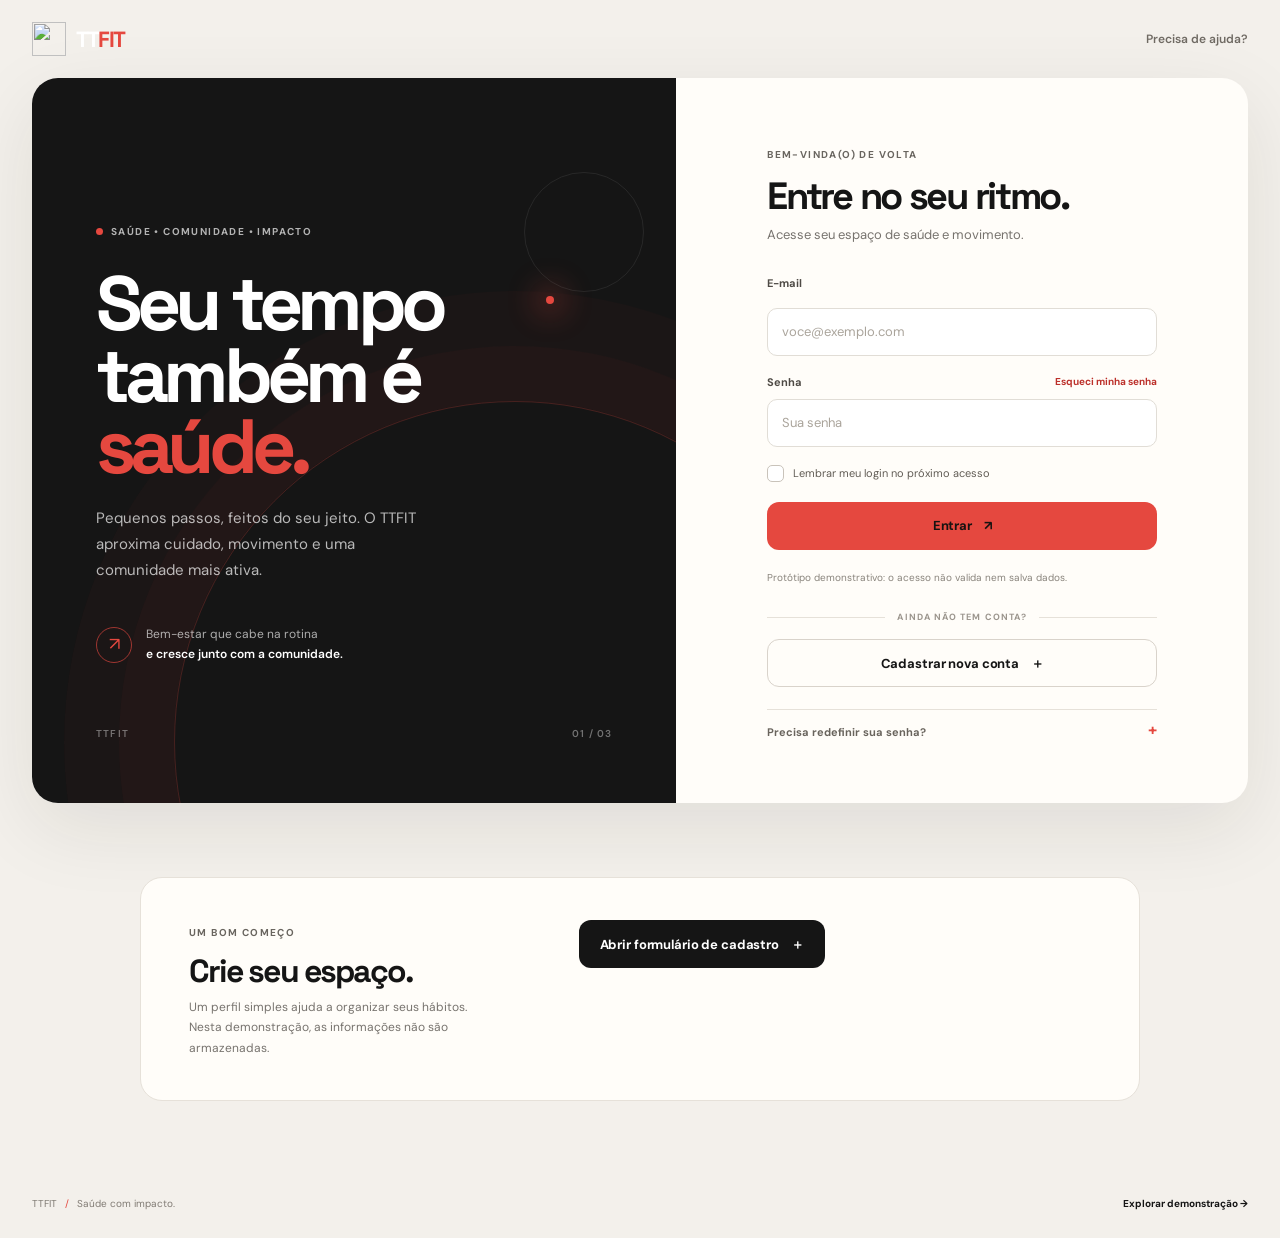
==== index.html @ d5114d55 "Build responsive static TTFIT prototype" ====
<!doctype html>
<html lang="pt-BR">
<head>
  <meta charset="utf-8">
  <meta name="viewport" content="width=device-width, initial-scale=1">
  <meta name="theme-color" content="#151515">
  <meta name="description" content="TTFIT: acompanhe alimentação e movimento no seu ritmo.">
  <title>Entrar | TTFIT</title>
  <link rel="stylesheet" href="styles.css">
</head>
<body class="auth-page">
  <a class="skip-link" href="#principal">Pular para o conteúdo</a>
  <header class="auth-topbar">
    <a class="brand-lockup brand-lockup-light" href="index.html" aria-label="TTFIT — início">
      <img class="brand-icon" src="/manus-storage/async-images/cHAF5ILUukEEUvMitb64xl/image-1.webp" alt="">
      <span class="brand-name">TT<span>FIT</span></span>
    </a>
    <a class="topbar-link" href="#ajuda">Precisa de ajuda?</a>
  </header>

  <main id="principal" class="auth-layout">
    <section class="auth-story" aria-labelledby="story-title">
      <div class="story-orbit story-orbit-one" aria-hidden="true"></div>
      <div class="story-orbit story-orbit-two" aria-hidden="true"></div>
      <div class="story-copy">
        <span class="eyebrow eyebrow-light"><span class="status-dot"></span> SAÚDE • COMUNIDADE • IMPACTO</span>
        <h1 id="story-title">Seu tempo<br>também é<br><span>saúde.</span></h1>
        <p>Pequenos passos, feitos do seu jeito. O TTFIT aproxima cuidado, movimento e uma comunidade mais ativa.</p>
        <div class="story-note">
          <span class="note-mark" aria-hidden="true">↗</span>
          <span>Bem-estar que cabe na rotina<br><strong>e cresce junto com a comunidade.</strong></span>
        </div>
      </div>
      <div class="story-index" aria-hidden="true"><span>TTFIT</span><span>01 / 03</span></div>
    </section>

    <section class="auth-panel" aria-labelledby="login-title">
      <div class="auth-card">
        <span class="eyebrow eyebrow-dark">BEM-VINDA(O) DE VOLTA</span>
        <h2 id="login-title">Entre no seu ritmo.</h2>
        <p class="auth-intro">Acesse seu espaço de saúde e movimento.</p>

        <form class="form-stack" action="dashboard.html" method="get">
          <label class="field-label" for="email">E-mail</label>
          <input class="text-input" id="email" name="email" type="email" placeholder="voce@exemplo.com" autocomplete="email" required>

          <div class="field-row field-row-between">
            <label class="field-label" for="password">Senha</label>
            <a class="text-link text-link-small" href="#recuperar">Esqueci minha senha</a>
          </div>
          <input class="text-input" id="password" name="password" type="password" placeholder="Sua senha" autocomplete="current-password" required>

          <label class="check-row" for="remember">
            <input id="remember" name="remember" type="checkbox">
            <span class="check-box" aria-hidden="true"></span>
            <span>Lembrar meu login no próximo acesso</span>
          </label>
          <button class="button button-primary button-wide" type="submit">Entrar <span aria-hidden="true">↗</span></button>
          <p class="demo-note">Protótipo demonstrativo: o acesso não valida nem salva dados.</p>
        </form>

        <div class="auth-divider"><span>AINDA NÃO TEM CONTA?</span></div>
        <a class="button button-outline button-wide" href="#cadastro">Cadastrar nova conta <span aria-hidden="true">＋</span></a>

        <details class="inline-disclosure recovery-disclosure" id="recuperar">
          <summary>Precisa redefinir sua senha?</summary>
          <div class="disclosure-body">
            <p>Informe seu e-mail. O envio é apenas ilustrativo nesta versão estática.</p>
            <form action="index.html" method="get" class="compact-form">
              <label class="field-label" for="recovery-email">E-mail cadastrado</label>
              <input class="text-input" id="recovery-email" name="email" type="email" placeholder="voce@exemplo.com">
              <button class="button button-dark button-wide" type="submit">Continuar</button>
            </form>
          </div>
        </details>
      </div>
    </section>
  </main>

  <section class="signup-section" id="cadastro" aria-labelledby="signup-title">
    <div class="signup-heading">
      <span class="eyebrow eyebrow-dark">UM BOM COMEÇO</span>
      <h2 id="signup-title">Crie seu espaço.</h2>
      <p>Um perfil simples ajuda a organizar seus hábitos. Nesta demonstração, as informações não são armazenadas.</p>
    </div>
    <details class="signup-details">
      <summary class="button button-dark">Abrir formulário de cadastro <span aria-hidden="true">＋</span></summary>
      <form class="signup-form" action="dashboard.html" method="get">
        <div class="form-grid">
          <div><label class="field-label" for="full-name">Nome</label><input class="text-input" id="full-name" name="nome" type="text" placeholder="Seu nome" autocomplete="name" required></div>
          <div><label class="field-label" for="signup-email">E-mail</label><input class="text-input" id="signup-email" name="email" type="email" placeholder="voce@exemplo.com" autocomplete="email" required></div>
          <div><label class="field-label" for="signup-password">Senha</label><input class="text-input" id="signup-password" name="senha" type="password" placeholder="Crie uma senha" autocomplete="new-password" required></div>
          <div><label class="field-label" for="age">Idade</label><input class="text-input" id="age" name="idade" type="number" min="13" max="120" placeholder="Ex.: 28"></div>
          <div><label class="field-label" for="weight">Peso atual (kg)</label><input class="text-input" id="weight" name="peso" type="number" min="1" max="500" step="0.1" placeholder="Ex.: 68,4"></div>
          <div><label class="field-label" for="height">Altura (cm)</label><input class="text-input" id="height" name="altura" type="number" min="50" max="260" placeholder="Ex.: 166"></div>
          <div><label class="field-label" for="activity-level">Atividade física</label><select class="text-input" id="activity-level" name="atividade"><option value="">Selecione</option><option>Leve</option><option>Moderada</option><option>Intensa</option></select></div>
          <div><label class="field-label" for="focus">Seu foco</label><select class="text-input" id="focus" name="foco"><option value="">Selecione</option><option>Perda de peso</option><option>Ganho de massa</option><option>Manutenção</option></select></div>
        </div>
        <button class="button button-primary" type="submit">Concluir cadastro demonstrativo <span aria-hidden="true">→</span></button>
        <p class="demo-note">Os formulários desta etapa servem para demonstrar a interface e não enviam dados para um serviço.</p>
      </form>
    </details>
  </section>

  <footer class="site-footer auth-footer" id="ajuda">
    <span>TTFIT <span class="footer-separator">/</span> Saúde com impacto.</span>
    <a href="dashboard.html">Explorar demonstração <span aria-hidden="true">→</span></a>
  </footer>
</body>
</html>
---- styles.css ----
@import url('https://fonts.googleapis.com/css2?family=DM+Sans:wght@400;500;600;700&family=Space+Grotesk:wght@400;500;600;700&display=swap');

:root {
  color-scheme: light;
  --ink: #151515;
  --ink-soft: #252422;
  --red: #e5483f;
  --red-dark: #bc302a;
  --paper: #f3f0eb;
  --card: #fffdf9;
  --muted: #77736e;
  --line: #e6e1d9;
  --green: #5d7654;
  --radius-lg: 24px;
  --radius-md: 16px;
  --shadow-soft: 0 14px 40px rgba(37, 33, 29, .06);
  --font-body: 'DM Sans', Inter, ui-sans-serif, system-ui, -apple-system, BlinkMacSystemFont, 'Segoe UI', sans-serif;
  --font-display: 'Space Grotesk', 'Arial Narrow', ui-sans-serif, system-ui, sans-serif;
}

* { box-sizing: border-box; }
html { scroll-behavior: smooth; }
body { margin: 0; font-family: var(--font-body); color: var(--ink); -webkit-font-smoothing: antialiased; }
a { color: inherit; text-decoration: none; }
button, input, select { font: inherit; }
button, a, summary { -webkit-tap-highlight-color: transparent; }
button, summary { cursor: pointer; }
img { max-width: 100%; display: block; }
::selection { background: rgba(229, 72, 63, .18); }

.skip-link, .visually-hidden { position: absolute; width: 1px; height: 1px; padding: 0; margin: -1px; overflow: hidden; clip: rect(0, 0, 0, 0); white-space: nowrap; border: 0; }
.skip-link:focus { width: auto; height: auto; margin: 12px; padding: 12px 16px; clip: auto; z-index: 20; border-radius: 10px; background: var(--card); box-shadow: var(--shadow-soft); }
:focus-visible { outline: 3px solid rgba(229, 72, 63, .65); outline-offset: 3px; }

.brand-lockup { display: inline-flex; align-items: center; gap: 10px; width: fit-content; }
.brand-icon { width: 34px; height: 34px; object-fit: contain; }
.brand-name { font: 700 22px/1 var(--font-display); letter-spacing: -.08em; }
.brand-name > span { color: var(--red); }
.brand-lockup-light .brand-name { color: #fff; }
.brand-lockup-dark .brand-name { color: var(--ink); }

.eyebrow { display: inline-flex; align-items: center; gap: 8px; font: 700 10px/1.4 var(--font-body); letter-spacing: .14em; }
.eyebrow-dark { color: #69655f; }
.eyebrow-light { color: rgba(255,255,255,.68); }
.status-dot, .sample-dot { width: 7px; height: 7px; flex: 0 0 7px; border-radius: 50%; background: var(--red); }

.button { display: inline-flex; align-items: center; justify-content: center; gap: 12px; min-height: 48px; padding: 0 20px; border: 1px solid transparent; border-radius: 12px; font-size: 13px; font-weight: 700; letter-spacing: -.01em; line-height: 1; transition: background-color .18s ease, color .18s ease, border-color .18s ease, transform .18s ease, box-shadow .18s ease; }
.button:hover { transform: translateY(-1px); }
.button-primary { background: var(--red); color: #171311; }
.button-primary:hover { background: #f0574e; box-shadow: 0 8px 22px rgba(229,72,63,.22); }
.button-dark { background: var(--ink); color: #fff; }
.button-dark:hover { background: #363432; }
.button-outline { border-color: #d9d3cb; background: transparent; color: var(--ink); }
.button-outline:hover { border-color: var(--ink); background: #faf8f4; }
.button-wide { width: 100%; }

/* Acesso */
.auth-page { min-height: 100vh; background: var(--paper); }
.auth-topbar { width: min(1320px, calc(100% - 64px)); height: 78px; margin: auto; display: flex; align-items: center; justify-content: space-between; }
.topbar-link { color: #6f6a63; font-size: 12px; font-weight: 600; }
.topbar-link:hover, .text-link:hover { color: var(--red-dark); }
.auth-layout { width: min(1320px, calc(100% - 64px)); min-height: 650px; margin: 0 auto 74px; display: grid; grid-template-columns: 1.06fr .94fr; overflow: hidden; border-radius: 26px; background: var(--card); box-shadow: 0 24px 80px rgba(33,29,24,.09); }
.auth-story { position: relative; isolation: isolate; min-height: 650px; display: flex; flex-direction: column; justify-content: space-between; overflow: hidden; padding: clamp(36px, 5vw, 76px); background: var(--ink); color: #fff; }
.auth-story::before { content: ''; position: absolute; z-index: -1; right: -180px; bottom: -280px; width: 680px; height: 680px; border: 1px solid rgba(229,72,63,.24); border-radius: 50%; box-shadow: 0 0 0 55px rgba(229,72,63,.035), 0 0 0 110px rgba(229,72,63,.025); }
.story-orbit { position: absolute; z-index: -1; border-radius: 50%; pointer-events: none; }
.story-orbit-one { width: 8px; height: 8px; right: 19%; top: 30%; background: var(--red); box-shadow: 0 0 30px 10px rgba(229,72,63,.3); }
.story-orbit-two { right: 5%; top: 13%; width: 120px; height: 120px; border: 1px solid rgba(255,255,255,.08); }
.story-copy { max-width: 470px; margin: auto 0; padding: 46px 0 34px; }
.story-copy h1 { margin: 28px 0 22px; font: 700 clamp(55px, 6vw, 82px)/.93 var(--font-display); letter-spacing: -.075em; }
.story-copy h1 span { color: var(--red); }
.story-copy > p { max-width: 350px; margin: 0; color: rgba(255,255,255,.7); font-size: 15px; line-height: 1.75; }
.story-note { display: flex; align-items: center; gap: 14px; margin-top: 42px; color: rgba(255,255,255,.65); font-size: 12px; line-height: 1.6; }
.story-note strong { color: #fff; font-weight: 600; }
.note-mark { width: 36px; height: 36px; display: grid; place-items: center; border: 1px solid rgba(229,72,63,.65); border-radius: 50%; color: var(--red); font-size: 18px; }
.story-index { display: flex; justify-content: space-between; color: rgba(255,255,255,.4); font: 600 10px/1 var(--font-body); letter-spacing: .12em; }
.auth-panel { display: flex; align-items: center; justify-content: center; padding: clamp(34px, 5vw, 72px); }
.auth-card { width: min(100%, 390px); }
.auth-card h2, .signup-heading h2 { margin: 13px 0 8px; font: 700 clamp(29px, 3vw, 38px)/1.08 var(--font-display); letter-spacing: -.06em; }
.auth-intro { margin: 0 0 30px; color: var(--muted); font-size: 13px; line-height: 1.6; }
.form-stack { display: flex; flex-direction: column; gap: 10px; }
.field-label { display: block; margin-bottom: 8px; color: #4e4a45; font-size: 11px; font-weight: 700; }
.field-row { display: flex; align-items: center; }
.field-row-between { justify-content: space-between; margin-top: 9px; }
.field-row-between .field-label { margin: 0; }
.text-link { color: var(--red-dark); font-size: 12px; font-weight: 700; }
.text-link-small { font-size: 10px; }
.text-input { width: 100%; min-height: 48px; padding: 0 14px; border: 1px solid #e1ddd6; border-radius: 10px; background: #fff; color: var(--ink); font-size: 13px; outline: none; transition: border-color .18s ease, box-shadow .18s ease, background-color .18s ease; }
.text-input::placeholder { color: #aaa49b; }
.text-input:focus { border-color: var(--red); box-shadow: 0 0 0 3px rgba(229,72,63,.11); }
.check-row { position: relative; display: flex; align-items: center; gap: 9px; margin: 8px 0 10px; color: #625d56; font-size: 11px; cursor: pointer; }
.check-row input { position: absolute; width: 18px; height: 18px; opacity: 0; }
.check-box { width: 17px; height: 17px; display: grid; flex: 0 0 17px; place-items: center; border: 1px solid #c9c3ba; border-radius: 5px; background: #fff; }
.check-row input:checked + .check-box { border-color: var(--red); background: var(--red); }
.check-row input:checked + .check-box::after { content: '✓'; color: #171311; font-size: 11px; font-weight: 800; }
.check-row input:focus-visible + .check-box { outline: 3px solid rgba(229,72,63,.35); outline-offset: 2px; }
.demo-note { margin: 10px 0 0; color: #89847c; font-size: 10px; line-height: 1.55; }
.auth-divider { display: flex; align-items: center; gap: 12px; margin: 26px 0 16px; color: #9b958d; font-size: 9px; font-weight: 700; letter-spacing: .12em; }
.auth-divider::before, .auth-divider::after { content: ''; height: 1px; flex: 1; background: var(--line); }
.inline-disclosure { border-top: 1px solid var(--line); }
.recovery-disclosure { margin-top: 22px; padding-top: 15px; }
.inline-disclosure summary { list-style: none; color: #69645d; font-size: 11px; font-weight: 700; }
.inline-disclosure summary::-webkit-details-marker, .signup-details summary::-webkit-details-marker, .quick-edit summary::-webkit-details-marker { display: none; }
.inline-disclosure summary::after { content: '+'; float: right; color: var(--red); font-size: 16px; line-height: 10px; }
.inline-disclosure[open] summary::after, .quick-edit[open] summary .chevron { transform: rotate(180deg); }
.disclosure-body { padding-top: 10px; }
.disclosure-body p { margin: 0 0 13px; color: var(--muted); font-size: 11px; line-height: 1.55; }
.compact-form { display: grid; gap: 8px; }
.compact-form .field-label { margin: 0; }
.compact-form .button { margin-top: 4px; }

.signup-section { width: min(1000px, calc(100% - 64px)); margin: 0 auto 76px; padding: 42px 48px; display: grid; grid-template-columns: .8fr 1.2fr; gap: 48px; border: 1px solid #e6e1d9; border-radius: 22px; background: #fffdf9; }
.signup-heading h2 { font-size: 32px; }
.signup-heading p { max-width: 300px; margin: 0; color: var(--muted); font-size: 12px; line-height: 1.7; }
.signup-details > summary { list-style: none; width: fit-content; min-height: 48px; }
.signup-details[open] > summary { margin-bottom: 22px; }
.signup-details[open] > summary span { transform: rotate(45deg); }
.signup-form { display: grid; gap: 18px; }
.form-grid { display: grid; grid-template-columns: repeat(2, minmax(0,1fr)); gap: 14px 12px; }
.form-grid .field-label { margin-bottom: 7px; }
.signup-form > .button { justify-self: start; }
.site-footer { width: min(1320px, calc(100% - 64px)); margin: 0 auto; display: flex; align-items: center; justify-content: space-between; padding: 20px 0 28px; color: #807b74; font-size: 10px; }
.site-footer a { color: var(--ink); font-weight: 700; }
.footer-separator { padding: 0 5px; color: var(--red); }

/* Área logada */
.app-page { min-height: 100vh; background: var(--paper); }
.app-shell { min-height: 100vh; display: grid; grid-template-columns: 236px minmax(0,1fr); }
.sidebar { position: sticky; top: 0; height: 100vh; display: flex; flex-direction: column; padding: 32px 18px 20px; border-right: 1px solid #e4dfd7; background: #f8f6f1; }
.sidebar .brand-lockup { padding: 0 12px; }
.sidebar-caption { margin: 56px 12px 12px; color: #aaa39a; font-size: 9px; font-weight: 700; letter-spacing: .16em; }
.side-nav { display: grid; gap: 5px; }
.nav-item { min-height: 45px; display: flex; align-items: center; gap: 12px; padding: 0 13px; border-radius: 10px; color: #736e67; font-size: 12px; font-weight: 600; transition: background-color .16s ease, color .16s ease; }
.nav-item:hover { background: #eee9e1; color: var(--ink); }
.nav-item-active { background: var(--ink); color: #fff; }
.nav-item-active:hover { background: #30302e; color: #fff; }
.nav-icon { width: 18px; color: var(--red); font-size: 16px; text-align: center; }
.nav-item-active .nav-icon { color: var(--red); }
.sidebar-bottom { margin-top: auto; }
.sidebar-prompt { margin: 0 12px 25px; }
.prompt-line { width: 24px; height: 3px; display: block; margin-bottom: 13px; background: var(--red); }
.sidebar-prompt p { margin: 0; color: #77716a; font-size: 11px; line-height: 1.65; }
.sidebar-prompt strong { color: var(--ink); }
.nav-item-muted { color: #918b83; font-size: 10px; }
.app-main { min-width: 0; }
.workspace-header { height: 76px; display: flex; align-items: center; justify-content: space-between; padding: 0 clamp(24px, 4vw, 58px); border-bottom: 1px solid #e4dfd7; background: rgba(248,246,241,.68); }
.breadcrumb { display: flex; align-items: center; gap: 10px; color: #a19b92; font-size: 9px; font-weight: 700; letter-spacing: .13em; }
.breadcrumb a { color: #8d877f; }
.breadcrumb strong { color: #59554f; }
.header-actions { display: flex; align-items: center; gap: 18px; }
.language-control { position: relative; }
.language-control summary { display: flex; align-items: center; gap: 7px; list-style: none; color: #77716a; font-size: 10px; }
.language-control summary::-webkit-details-marker { display: none; }
.language-control summary > span:first-child { color: var(--red-dark); font-size: 13px; }
.language-control summary strong { color: var(--ink); font-size: 10px; }
.chevron { display: inline-block; color: #aaa39a; font-size: 14px; transition: transform .16s ease; }
.language-control[open] > summary .chevron { transform: rotate(180deg); }
.language-menu { position: absolute; z-index: 4; top: calc(100% + 12px); right: 0; width: 190px; padding: 14px; border: 1px solid var(--line); border-radius: 12px; background: var(--card); box-shadow: var(--shadow-soft); }
.language-menu > span { display: flex; justify-content: space-between; padding: 6px 0; color: #605b54; font-size: 11px; }
.language-menu small { color: var(--red-dark); font-size: 8px; font-weight: 700; letter-spacing: .08em; }
.language-menu .language-disabled { color: #aaa49b; }
.language-menu p { margin: 9px 0 0; padding-top: 9px; border-top: 1px solid var(--line); color: #99938a; font-size: 9px; line-height: 1.4; }
.user-chip { display: flex; align-items: center; gap: 9px; color: #55514a; font-size: 10px; font-weight: 700; }
.user-avatar { width: 31px; height: 31px; display: grid; place-items: center; border-radius: 50%; background: #e8d5ca; color: #5b3730; font: 700 10px var(--font-display); }
.page-content { width: min(1180px, 100%); margin: 0 auto; padding: 43px clamp(24px, 4vw, 58px) 48px; }
.dashboard-intro { display: flex; align-items: end; justify-content: space-between; gap: 28px; margin-bottom: 35px; }
.dashboard-intro h1, .food-intro h1 { margin: 14px 0 12px; font: 700 clamp(38px, 4.5vw, 57px)/.99 var(--font-display); letter-spacing: -.07em; }
.red-period { color: var(--red); }
.intro-light { color: #827c74; font-weight: 500; }
.dashboard-intro p, .food-intro > p { margin: 0; color: #79746d; font-size: 13px; line-height: 1.6; }
.intro-cta { flex: 0 0 auto; margin-bottom: 5px; }
.section-heading { display: flex; align-items: end; justify-content: space-between; gap: 20px; margin-bottom: 14px; }
.section-heading h2 { margin: 5px 0 0; font: 700 22px/1.15 var(--font-display); letter-spacing: -.045em; }
.sample-label { display: inline-flex; align-items: center; gap: 7px; color: #938d85; font-size: 8px; font-weight: 700; letter-spacing: .1em; }
.sample-dot { width: 6px; height: 6px; flex-basis: 6px; background: #9c8768; }
.profile-panel, .ranking-panel { border: 1px solid #e7e2da; border-radius: var(--radius-md); background: var(--card); box-shadow: var(--shadow-soft); }
.profile-panel { padding: 17px; }
.metric-grid { display: grid; grid-template-columns: repeat(5,minmax(0,1fr)); gap: 9px; }
.metric-card { min-height: 118px; display: flex; flex-direction: column; align-items: flex-start; padding: 15px 13px; border: 1px solid #eee9e2; border-radius: 11px; background: #fff; }
.metric-label { color: #999289; font-size: 8px; font-weight: 700; letter-spacing: .1em; }
.metric-value { margin-top: 13px; font: 700 25px/1 var(--font-display); letter-spacing: -.06em; white-space: nowrap; }
.metric-value small { color: #746e66; font: 600 10px/1 var(--font-body); letter-spacing: 0; }
.metric-caption { margin-top: auto; padding-top: 10px; color: #a09a91; font-size: 9px; }
.metric-card-focus { background: #f8f5ef; }
.focus-value { margin-top: 10px; color: #8f302b; font: 700 16px/1.08 var(--font-display); letter-spacing: -.035em; }
.metric-card-days { background: #221f1d; border-color: #221f1d; color: #fff; }
.metric-card-days .metric-label, .metric-card-days .metric-value small { color: rgba(255,255,255,.58); }
.metric-card-days .metric-caption { color: rgba(255,255,255,.5); }
.quick-edit { margin-top: 14px; border-top: 1px solid #eee9e2; }
.quick-edit > summary { display: flex; align-items: center; gap: 9px; padding: 14px 2px 1px; list-style: none; color: #5e5952; font-size: 10px; font-weight: 700; }
.quick-edit > summary .chevron { margin-left: auto; }
.edit-symbol { color: var(--red-dark); font-size: 15px; }
.edit-content { padding-top: 14px; }
.edit-content > p { margin: 0 0 14px; color: #89837a; font-size: 10px; line-height: 1.5; }
.edit-form { display: grid; grid-template-columns: repeat(3,minmax(0,1fr)); gap: 12px; align-items: end; }
.edit-form label .text-input { min-height: 42px; font-size: 11px; }
.edit-form .field-label { margin-bottom: 6px; }
.edit-form .button { min-height: 42px; padding: 0 12px; font-size: 10px; }
.dashboard-grid { display: grid; grid-template-columns: minmax(0,1.4fr) minmax(260px,.8fr); gap: 18px; align-items: start; margin-top: 28px; }
.section-heading-compact { margin-bottom: 14px; }
.ranking-period { color: #a09990; font-size: 8px; font-weight: 700; letter-spacing: .1em; }
.ranking-period span { padding-left: 4px; color: var(--red); font-size: 12px; }
.ranking-panel { padding: 4px 16px 11px; }
.ranking-list { margin: 0; padding: 0; list-style: none; }
.ranking-row { min-height: 69px; display: grid; grid-template-columns: 25px 36px minmax(0,1fr) auto; align-items: center; gap: 10px; border-bottom: 1px solid #efebe5; }
.ranking-row:last-child { border-bottom: 0; }
.ranking-row-you { margin: 0 -8px; padding: 0 8px; border-radius: 10px; background: #fcf4f1; }
.rank-number { color: #9d968d; font: 700 11px var(--font-display); }
.rank-avatar { width: 34px; height: 34px; display: grid; place-items: center; border-radius: 50%; font: 700 9px var(--font-display); }
.rank-avatar-red { background: #f4d9d4; color: #943f37; }
.rank-avatar-dark { background: var(--ink); color: #fff; }
.rank-avatar-cream { background: #e9e4db; color: #575148; }
.rank-person { min-width: 0; display: grid; gap: 4px; }
.rank-person strong { overflow: hidden; color: #37332f; font-size: 11px; text-overflow: ellipsis; white-space: nowrap; }
.rank-person em { margin-left: 4px; color: var(--red-dark); font: 700 7px var(--font-body); letter-spacing: .08em; font-style: normal; }
.rank-person small, .rank-count small { color: #9e988f; font-size: 8px; }
.rank-count { display: grid; justify-items: end; gap: 3px; }
.rank-count strong { font: 700 16px var(--font-display); }
.ranking-footnote { margin: 3px 0 0; padding: 10px 0 0; border-top: 1px solid #efebe5; color: #a49d95; font-size: 8px; }
.impact-column { display: grid; gap: 11px; }
.impact-card { position: relative; min-height: 242px; overflow: hidden; padding: 22px; border-radius: var(--radius-md); background: var(--ink); color: #fff; }
.impact-card::after { content: ''; position: absolute; right: -48px; bottom: -77px; width: 205px; height: 205px; border: 1px solid rgba(229,72,63,.35); border-radius: 50%; box-shadow: 0 0 0 25px rgba(229,72,63,.05), 0 0 0 50px rgba(229,72,63,.035); }
.impact-index { position: relative; z-index: 1; color: rgba(255,255,255,.44); font: 700 9px var(--font-display); letter-spacing: .12em; }
.impact-index span { font: 600 8px var(--font-body); }
.impact-mark { position: relative; z-index: 1; display: flex; align-items: end; gap: 4px; height: 29px; margin-top: 19px; }
.impact-mark span { width: 4px; border-radius: 4px; background: var(--red); }
.impact-mark span:nth-child(1) { height: 12px; }
.impact-mark span:nth-child(2) { height: 22px; }
.impact-mark span:nth-child(3) { height: 17px; }
.impact-card h2 { position: relative; z-index: 1; margin: 13px 0 7px; font: 700 22px var(--font-display); letter-spacing: -.05em; }
.impact-card p { position: relative; z-index: 1; max-width: 260px; margin: 0; color: rgba(255,255,255,.63); font-size: 10px; line-height: 1.7; }
.impact-tag { position: absolute; z-index: 1; left: 22px; bottom: 20px; color: rgba(255,255,255,.5); font-size: 7px; font-weight: 700; letter-spacing: .12em; }
.food-callout { min-height: 64px; display: flex; align-items: center; gap: 11px; padding: 11px 13px; border: 1px solid #e6e0d8; border-radius: 13px; background: var(--card); transition: border-color .16s ease, transform .16s ease; }
.food-callout:hover { transform: translateY(-1px); border-color: #c9bfb3; }
.food-callout-icon { width: 32px; height: 32px; display: grid; flex: 0 0 32px; place-items: center; border-radius: 9px; background: #fae3df; color: var(--red-dark); font-size: 20px; }
.food-callout > span:nth-child(2) { display: grid; gap: 3px; }
.food-callout small { color: #a19a91; font-size: 7px; font-weight: 700; letter-spacing: .1em; }
.food-callout strong { color: #36322e; font-size: 10px; }
.callout-arrow { margin-left: auto; color: var(--red-dark); }
.disclaimer { margin: 20px 0 0; color: #a19a91; font-size: 9px; line-height: 1.6; }

/* Consulta alimentar */
.food-page-content { padding-top: 40px; }
.food-intro { margin-bottom: 27px; }
.food-intro h1 { margin-bottom: 12px; }
.search-panel { padding: 20px; border: 1px solid #e5e0d8; border-radius: var(--radius-md); background: var(--card); box-shadow: var(--shadow-soft); }
.search-panel h2 { margin: 0 0 14px; font: 700 16px var(--font-display); letter-spacing: -.03em; }
.search-form { display: flex; align-items: center; gap: 11px; }
.search-symbol { margin-left: 4px; color: #938c83; font-size: 21px; }
.search-input { min-width: 0; min-height: 48px; flex: 1; padding: 0 10px; border: 0; border-bottom: 1px solid #ded8cf; border-radius: 0; outline: 0; background: transparent; color: var(--ink); font-size: 13px; }
.search-input:focus { border-color: var(--red); box-shadow: 0 1px 0 var(--red); }
.search-form .button { min-width: 134px; }
.food-result-section { margin-top: 28px; }
.result-heading { display: flex; align-items: end; justify-content: space-between; gap: 15px; margin-bottom: 13px; }
.result-heading h2 { margin: 5px 0 0; font: 700 24px var(--font-display); letter-spacing: -.05em; }
.portion-badge { padding: 8px 10px; border: 1px solid #ded8cf; border-radius: 8px; color: #8e877f; font-size: 8px; font-weight: 700; letter-spacing: .09em; }
.portion-badge strong { padding-left: 4px; color: var(--ink); font-size: 9px; }
.nutrition-card { display: grid; grid-template-columns: minmax(240px,.82fr) minmax(0,1.18fr); overflow: hidden; border: 1px solid #e4ded6; border-radius: var(--radius-lg); background: var(--card); box-shadow: var(--shadow-soft); }
.food-photo-wrap { position: relative; min-height: 295px; overflow: hidden; background: #272522; }
.food-photo { width: 100%; height: 100%; position: absolute; inset: 0; object-fit: cover; }
.photo-caption { position: absolute; left: 15px; bottom: 15px; padding: 7px 9px; border: 1px solid rgba(255,255,255,.28); border-radius: 6px; background: rgba(17,16,15,.55); color: #fff; font-size: 7px; font-weight: 700; letter-spacing: .14em; }
.nutrition-details { display: flex; flex-direction: column; padding: clamp(22px,3vw,37px); }
.energy-block { display: grid; gap: 11px; padding-bottom: 20px; border-bottom: 1px solid #eee9e2; }
.energy-block > strong { color: var(--ink); font: 700 clamp(41px,5vw,56px)/1 var(--font-display); letter-spacing: -.07em; }
.energy-block > strong small { color: #7f7871; font: 600 15px var(--font-body); letter-spacing: 0; }
.energy-caption { color: #9a938a; font-size: 9px; }
.nutrient-list { display: grid; gap: 0; padding: 9px 0 4px; }
.nutrient-row { min-height: 47px; display: flex; align-items: center; justify-content: space-between; gap: 10px; border-bottom: 1px solid #f0ece6; color: #625d56; font-size: 11px; }
.nutrient-row > span { display: flex; align-items: center; gap: 9px; }
.nutrient-row > strong { color: #292724; font: 700 13px var(--font-display); }
.nutrient-row > strong small { color: #777169; font: 600 9px var(--font-body); }
.nutrient-bullet { width: 7px; height: 7px; display: inline-block; border-radius: 50%; }
.nutrient-bullet-red { background: var(--red); }
.nutrient-bullet-dark { background: #817b72; }
.nutrient-na { color: #8a837a !important; font: 600 9px var(--font-body) !important; }
.source-note { margin: 12px 0 0; color: #8e887f; font-size: 9px; line-height: 1.6; }
.source-link { width: fit-content; display: inline-flex; gap: 7px; margin-top: auto; padding-top: 17px; color: var(--red-dark); font-size: 10px; font-weight: 700; }
.source-link:hover { color: #85241f; }
.back-button { margin-top: 20px; }
.food-page-content .disclaimer { max-width: 690px; margin-top: 16px; }

@media (max-width: 1100px) {
  .app-shell { grid-template-columns: 204px minmax(0,1fr); }
  .sidebar { padding-right: 13px; padding-left: 13px; }
  .metric-grid { grid-template-columns: repeat(3,minmax(0,1fr)); }
  .metric-card { min-height: 108px; }
  .dashboard-grid { grid-template-columns: minmax(0,1.15fr) minmax(240px,.85fr); }
  .signup-section { grid-template-columns: 1fr; gap: 22px; }
}
@media (max-width: 820px) {
  .auth-topbar, .auth-layout, .site-footer { width: min(100% - 36px, 680px); }
  .auth-layout { grid-template-columns: 1fr; margin-bottom: 42px; }
  .auth-story { min-height: 390px; padding: 30px; }
  .story-copy { padding: 28px 0 20px; }
  .story-copy h1 { margin-top: 19px; font-size: clamp(48px, 10vw, 66px); }
  .story-copy > p { max-width: 470px; font-size: 13px; }
  .story-note { margin-top: 24px; }
  .story-index { margin-top: 12px; }
  .auth-panel { padding: 42px 24px; }
  .signup-section { width: min(100% - 36px, 680px); padding: 30px 26px; }
  .app-shell { grid-template-columns: 1fr; }
  .sidebar { position: sticky; z-index: 3; top: 0; height: auto; display: grid; grid-template-columns: auto minmax(0,1fr); align-items: center; gap: 16px; padding: 12px 20px; border-right: 0; border-bottom: 1px solid #e4dfd7; }
  .sidebar .brand-lockup { padding: 0; }
  .sidebar-caption, .sidebar-bottom { display: none; }
  .side-nav { display: flex; justify-content: flex-end; gap: 3px; overflow-x: auto; }
  .nav-item { min-height: 38px; flex: 0 0 auto; gap: 7px; padding: 0 10px; font-size: 10px; }
  .workspace-header { height: 65px; padding: 0 22px; }
  .page-content { padding: 34px 22px 42px; }
  .dashboard-grid { grid-template-columns: minmax(0,1fr) minmax(220px,.85fr); }
}
@media (max-width: 620px) {
  .auth-topbar { height: 64px; }
  .auth-layout { width: 100%; margin-bottom: 34px; border-radius: 0; box-shadow: none; }
  .auth-story { min-height: 350px; padding: 25px 23px; }
  .auth-panel { padding: 34px 23px 40px; }
  .auth-card h2 { font-size: 32px; }
  .signup-section { width: calc(100% - 28px); padding: 26px 21px; gap: 20px; }
  .signup-heading h2 { font-size: 29px; }
  .form-grid { grid-template-columns: 1fr; }
  .site-footer { width: calc(100% - 36px); font-size: 9px; }
  .app-shell { display: block; }
  .sidebar { display: block; padding: 10px 14px 8px; }
  .sidebar .brand-lockup { display: none; }
  .side-nav { justify-content: flex-start; }
  .nav-item { min-height: 37px; }
  .workspace-header { height: 58px; padding: 0 15px; }
  .breadcrumb { gap: 6px; font-size: 8px; }
  .header-actions { gap: 10px; }
  .language-control summary { gap: 4px; font-size: 9px; }
  .language-control summary > span:first-child { display: none; }
  .user-chip { gap: 6px; font-size: 9px; }
  .user-avatar { width: 28px; height: 28px; }
  .page-content { padding: 29px 15px 35px; }
  .dashboard-intro { display: block; margin-bottom: 28px; }
  .dashboard-intro h1, .food-intro h1 { font-size: 43px; }
  .intro-cta { margin-top: 19px; }
  .section-heading { align-items: start; flex-direction: column; gap: 9px; }
  .section-heading h2 { font-size: 20px; }
  .metric-grid { grid-template-columns: repeat(2,minmax(0,1fr)); }
  .metric-card { min-height: 102px; padding: 13px 11px; }
  .metric-value { font-size: 23px; }
  .metric-card-days { grid-column: 1 / -1; min-height: 92px; }
  .edit-form { grid-template-columns: repeat(2,minmax(0,1fr)); }
  .edit-form .button { grid-column: 1 / -1; }
  .dashboard-grid { grid-template-columns: 1fr; gap: 25px; margin-top: 25px; }
  .impact-card { min-height: 225px; }
  .sample-label { margin-top: 2px; }
  .food-intro { margin-bottom: 22px; }
  .search-panel { padding: 16px; }
  .search-form { gap: 5px; }
  .search-symbol { display: none; }
  .search-input { padding: 0 8px; font-size: 12px; }
  .search-form .button { min-width: auto; min-height: 44px; padding: 0 12px; font-size: 11px; }
  .result-heading { align-items: start; }
  .result-heading h2 { font-size: 22px; }
  .nutrition-card { grid-template-columns: 1fr; border-radius: 18px; }
  .food-photo-wrap { min-height: 220px; }
  .nutrition-details { padding: 22px; }
  .back-button { width: 100%; }
}
@media (max-width: 380px) {
  .user-chip > span:last-child { display: none; }
  .breadcrumb { letter-spacing: .08em; }
  .nav-item { padding: 0 8px; font-size: 9px; }
  .nav-icon { width: 14px; }
  .rank-person strong { font-size: 10px; }
  .rank-row { gap: 6px; }
  .portion-badge { padding: 7px; font-size: 7px; }
}
@media (prefers-reduced-motion: reduce) {
  *, *::before, *::after { scroll-behavior: auto !important; transition-duration: .01ms !important; animation-duration: .01ms !important; animation-iteration-count: 1 !important; }
}
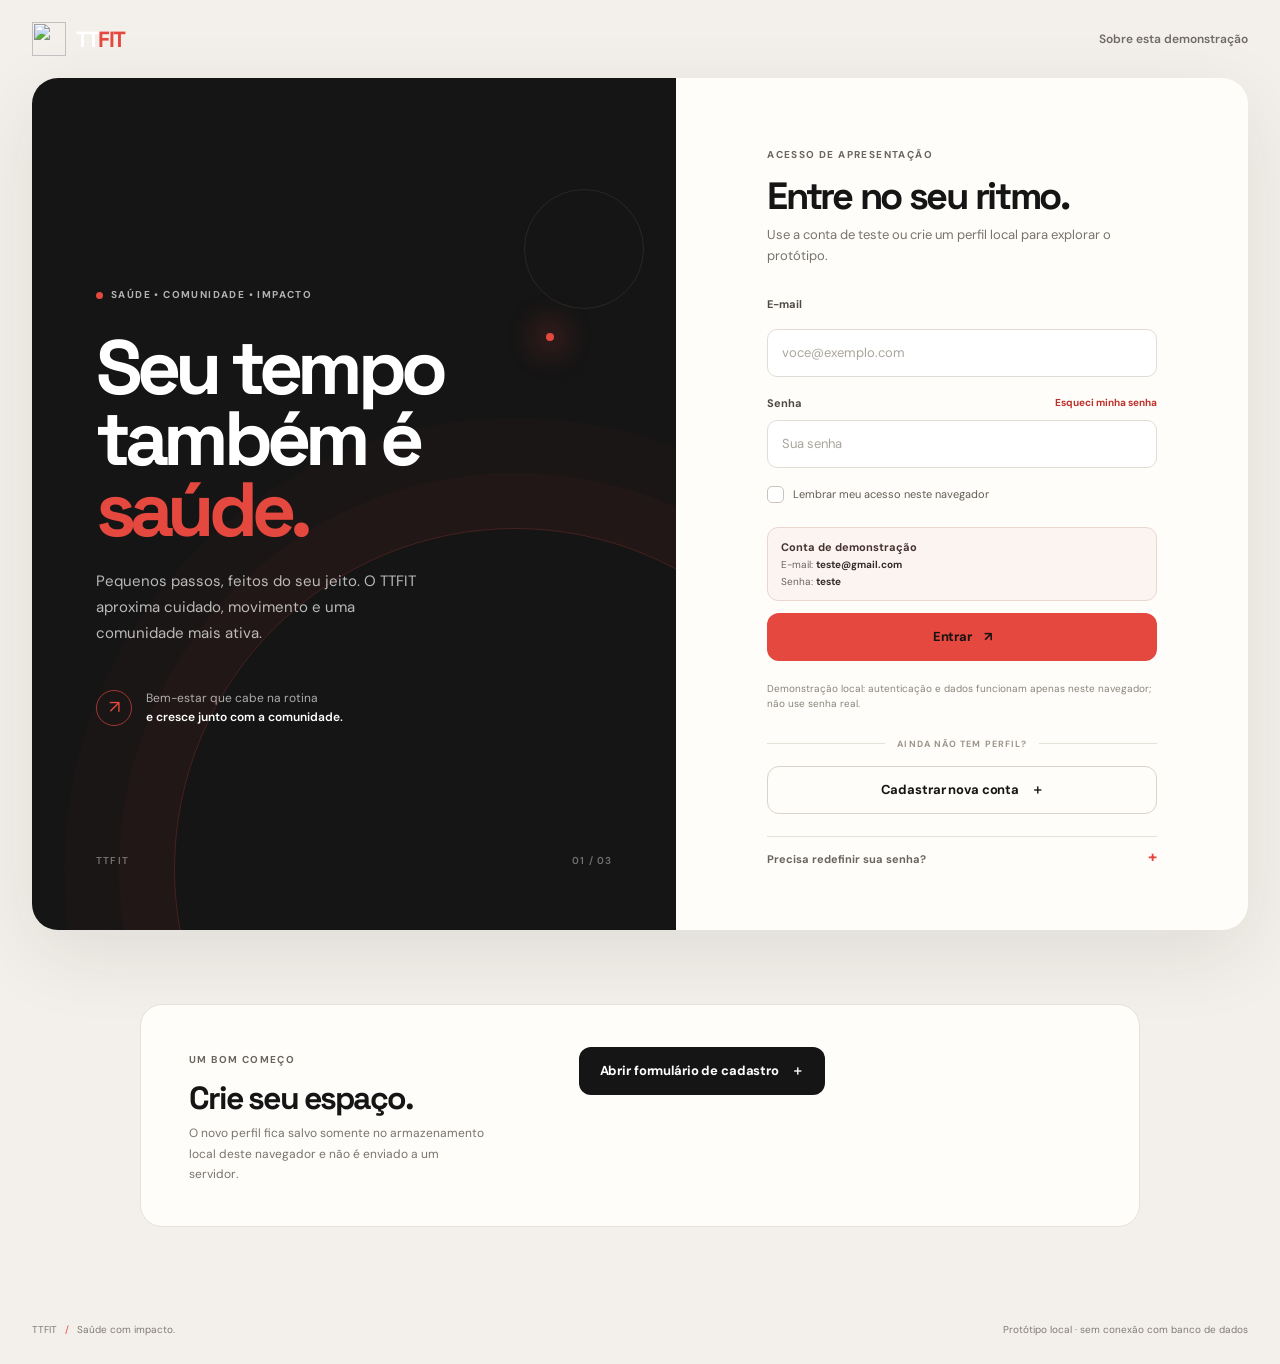
==== commit bfc8aad3: "feat: complete static TTFIT community and nutrition flow" ====
--- a/index.html
+++ b/index.html
@@ -7,6 +7,8 @@
   <meta name="description" content="TTFIT: acompanhe alimentação e movimento no seu ritmo.">
   <title>Entrar | TTFIT</title>
   <link rel="stylesheet" href="styles.css">
+  <script defer src="js/demo-store.js"></script>
+  <script defer src="js/auth.js"></script>
 </head>
 <body class="auth-page">
   <a class="skip-link" href="#principal">Pular para o conteúdo</a>
@@ -15,7 +17,7 @@
       <img class="brand-icon" src="/manus-storage/async-images/cHAF5ILUukEEUvMitb64xl/image-1.webp" alt="">
       <span class="brand-name">TT<span>FIT</span></span>
     </a>
-    <a class="topbar-link" href="#ajuda">Precisa de ajuda?</a>
+    <a class="topbar-link" href="#ajuda">Sobre esta demonstração</a>
   </header>
 
   <main id="principal" class="auth-layout">
@@ -36,13 +38,13 @@
 
     <section class="auth-panel" aria-labelledby="login-title">
       <div class="auth-card">
-        <span class="eyebrow eyebrow-dark">BEM-VINDA(O) DE VOLTA</span>
+        <span class="eyebrow eyebrow-dark">ACESSO DE APRESENTAÇÃO</span>
         <h2 id="login-title">Entre no seu ritmo.</h2>
-        <p class="auth-intro">Acesse seu espaço de saúde e movimento.</p>
+        <p class="auth-intro">Use a conta de teste ou crie um perfil local para explorar o protótipo.</p>
 
-        <form class="form-stack" action="dashboard.html" method="get">
+        <form id="login-form" class="form-stack" novalidate>
           <label class="field-label" for="email">E-mail</label>
-          <input class="text-input" id="email" name="email" type="email" placeholder="voce@exemplo.com" autocomplete="email" required>
+          <input class="text-input" id="email" name="email" type="email" placeholder="voce@exemplo.com" autocomplete="username" required>
 
           <div class="field-row field-row-between">
             <label class="field-label" for="password">Senha</label>
@@ -53,23 +55,29 @@
           <label class="check-row" for="remember">
             <input id="remember" name="remember" type="checkbox">
             <span class="check-box" aria-hidden="true"></span>
-            <span>Lembrar meu login no próximo acesso</span>
+            <span>Lembrar meu acesso neste navegador</span>
           </label>
+
+          <aside class="demo-account-box" aria-label="Credenciais da conta de demonstração">
+            <div><strong>Conta de demonstração</strong><span>E-mail: <code>teste@gmail.com</code></span><span>Senha: <code>teste</code></span></div>
+          </aside>
           <button class="button button-primary button-wide" type="submit">Entrar <span aria-hidden="true">↗</span></button>
-          <p class="demo-note">Protótipo demonstrativo: o acesso não valida nem salva dados.</p>
+          <p class="form-message" id="login-message" role="status" aria-live="polite"></p>
+          <p class="demo-note">Demonstração local: autenticação e dados funcionam apenas neste navegador; não use senha real.</p>
         </form>
 
-        <div class="auth-divider"><span>AINDA NÃO TEM CONTA?</span></div>
-        <a class="button button-outline button-wide" href="#cadastro">Cadastrar nova conta <span aria-hidden="true">＋</span></a>
+        <div class="auth-divider"><span>AINDA NÃO TEM PERFIL?</span></div>
+        <a class="button button-outline button-wide" id="open-signup-link" href="#cadastro">Cadastrar nova conta <span aria-hidden="true">＋</span></a>
 
         <details class="inline-disclosure recovery-disclosure" id="recuperar">
           <summary>Precisa redefinir sua senha?</summary>
           <div class="disclosure-body">
-            <p>Informe seu e-mail. O envio é apenas ilustrativo nesta versão estática.</p>
-            <form action="index.html" method="get" class="compact-form">
-              <label class="field-label" for="recovery-email">E-mail cadastrado</label>
-              <input class="text-input" id="recovery-email" name="email" type="email" placeholder="voce@exemplo.com">
-              <button class="button button-dark button-wide" type="submit">Continuar</button>
+            <p>A recuperação por e-mail não está habilitada nesta demonstração.</p>
+            <form id="recovery-form" class="compact-form" novalidate>
+              <label class="field-label" for="recovery-email">E-mail</label>
+              <input class="text-input" id="recovery-email" name="email" type="email" placeholder="voce@exemplo.com" required>
+              <button class="button button-dark button-wide" type="submit">Ver opções</button>
+              <p class="form-message" id="recovery-message" role="status" aria-live="polite"></p>
             </form>
           </div>
         </details>
@@ -81,30 +89,32 @@
     <div class="signup-heading">
       <span class="eyebrow eyebrow-dark">UM BOM COMEÇO</span>
       <h2 id="signup-title">Crie seu espaço.</h2>
-      <p>Um perfil simples ajuda a organizar seus hábitos. Nesta demonstração, as informações não são armazenadas.</p>
+      <p>O novo perfil fica salvo somente no armazenamento local deste navegador e não é enviado a um servidor.</p>
     </div>
-    <details class="signup-details">
+    <details class="signup-details" id="signup-details">
       <summary class="button button-dark">Abrir formulário de cadastro <span aria-hidden="true">＋</span></summary>
-      <form class="signup-form" action="dashboard.html" method="get">
+      <form id="signup-form" class="signup-form" novalidate>
         <div class="form-grid">
-          <div><label class="field-label" for="full-name">Nome</label><input class="text-input" id="full-name" name="nome" type="text" placeholder="Seu nome" autocomplete="name" required></div>
+          <div><label class="field-label" for="full-name">Nome</label><input class="text-input" id="full-name" name="nome" type="text" placeholder="Seu nome" autocomplete="name" minlength="2" maxlength="60" required></div>
           <div><label class="field-label" for="signup-email">E-mail</label><input class="text-input" id="signup-email" name="email" type="email" placeholder="voce@exemplo.com" autocomplete="email" required></div>
-          <div><label class="field-label" for="signup-password">Senha</label><input class="text-input" id="signup-password" name="senha" type="password" placeholder="Crie uma senha" autocomplete="new-password" required></div>
-          <div><label class="field-label" for="age">Idade</label><input class="text-input" id="age" name="idade" type="number" min="13" max="120" placeholder="Ex.: 28"></div>
-          <div><label class="field-label" for="weight">Peso atual (kg)</label><input class="text-input" id="weight" name="peso" type="number" min="1" max="500" step="0.1" placeholder="Ex.: 68,4"></div>
-          <div><label class="field-label" for="height">Altura (cm)</label><input class="text-input" id="height" name="altura" type="number" min="50" max="260" placeholder="Ex.: 166"></div>
-          <div><label class="field-label" for="activity-level">Atividade física</label><select class="text-input" id="activity-level" name="atividade"><option value="">Selecione</option><option>Leve</option><option>Moderada</option><option>Intensa</option></select></div>
-          <div><label class="field-label" for="focus">Seu foco</label><select class="text-input" id="focus" name="foco"><option value="">Selecione</option><option>Perda de peso</option><option>Ganho de massa</option><option>Manutenção</option></select></div>
+          <div><label class="field-label" for="signup-password">Senha (mínimo 8 caracteres)</label><input class="text-input" id="signup-password" name="senha" type="password" placeholder="Crie uma senha" autocomplete="new-password" minlength="8" required></div>
+          <div><label class="field-label" for="age">Idade</label><input class="text-input" id="age" name="idade" type="number" min="13" max="120" placeholder="Ex.: 28" required></div>
+          <div><label class="field-label" for="weight">Peso atual (kg)</label><input class="text-input" id="weight" name="peso" type="number" min="20" max="350" step="0.1" placeholder="Ex.: 68,4" required></div>
+          <div><label class="field-label" for="height">Altura (cm)</label><input class="text-input" id="height" name="altura" type="number" min="100" max="240" step="1" placeholder="Ex.: 166" required></div>
+          <div><label class="field-label" for="activity-level">Atividade física</label><select class="text-input" id="activity-level" name="atividade" required><option value="">Selecione</option><option>Leve</option><option>Moderada</option><option>Intensa</option></select></div>
+          <div><label class="field-label" for="focus">Seu foco</label><select class="text-input" id="focus" name="foco" required><option value="">Selecione</option><option>Perda de peso</option><option>Ganho de massa</option><option>Manutenção</option></select></div>
+          <div><label class="field-label" for="signup-days">Dias com exercício na semana</label><select class="text-input" id="signup-days" name="dias" required><option value="">Selecione</option><option value="0">0</option><option value="1">1</option><option value="2">2</option><option value="3">3</option><option value="4">4</option><option value="5">5</option><option value="6">6</option><option value="7">7</option></select></div>
         </div>
-        <button class="button button-primary" type="submit">Concluir cadastro demonstrativo <span aria-hidden="true">→</span></button>
-        <p class="demo-note">Os formulários desta etapa servem para demonstrar a interface e não enviam dados para um serviço.</p>
+        <button class="button button-primary" type="submit">Criar perfil local <span aria-hidden="true">→</span></button>
+        <p class="form-message" id="signup-message" role="status" aria-live="polite"></p>
+        <p class="demo-note">Este cadastro é apenas para apresentação. Não substitui uma conta com autenticação em servidor.</p>
       </form>
     </details>
   </section>
 
   <footer class="site-footer auth-footer" id="ajuda">
     <span>TTFIT <span class="footer-separator">/</span> Saúde com impacto.</span>
-    <a href="dashboard.html">Explorar demonstração <span aria-hidden="true">→</span></a>
+    <span>Protótipo local · sem conexão com banco de dados</span>
   </footer>
 </body>
 </html>
--- a/styles.css
+++ b/styles.css
@@ -366,6 +366,66 @@
   .rank-row { gap: 6px; }
   .portion-badge { padding: 7px; font-size: 7px; }
 }
+
+/* Interações locais e comunidade */
+.form-message { margin: 2px 0 0; color: #6f6a63; font-size: 11px; line-height: 1.5; }
+.form-message:empty { display: none; }
+.form-message.is-error { color: #a52f29; }
+.form-message.is-success { color: #486b3e; }
+.button:disabled { cursor: wait; opacity: .62; transform: none; }
+.demo-account-box { display: flex; align-items: center; justify-content: space-between; gap: 14px; margin: 4px 0 2px; padding: 12px 13px; border: 1px solid #ead6d0; border-radius: 11px; background: #fcf4f1; }
+.demo-account-box > div { display: grid; gap: 4px; color: #6f625c; font-size: 10px; }
+.demo-account-box strong { color: #45332e; font-size: 11px; }
+.demo-account-box code { color: #332b27; font: 700 10px var(--font-body); }
+.signup-details[open] { width: 100%; }
+.signup-details[open] .signup-form { margin-top: 5px; }
+.food-chips { display: flex; flex-wrap: wrap; gap: 7px; margin-top: 14px; }
+.food-chip { min-height: 30px; padding: 0 11px; border: 1px solid #e4ded6; border-radius: 999px; background: #fff; color: #625c55; font-size: 10px; font-weight: 600; transition: border-color .16s ease, background-color .16s ease, color .16s ease; }
+.food-chip:hover, .food-chip:focus-visible { border-color: var(--red); background: #fcf4f1; color: #8e302a; }
+.food-photo-wrap[data-art="frango"] { background: radial-gradient(ellipse at 55% 44%, #d7b598 0 20%, transparent 21%), radial-gradient(ellipse at 40% 56%, #b98669 0 17%, transparent 18%), linear-gradient(135deg, #493b34, #211e1b); }
+.food-photo-wrap[data-art="arroz"] { background: radial-gradient(ellipse at 50% 45%, #f5ead7 0 23%, transparent 24%), radial-gradient(ellipse at 50% 55%, #d8c7a9 0 33%, transparent 34%), linear-gradient(135deg, #6b5942, #29241f); }
+.food-photo-wrap[data-art="feijao"] { background: radial-gradient(ellipse at 50% 50%, #8d5337 0 22%, transparent 23%), radial-gradient(ellipse at 48% 54%, #bd8a5c 0 32%, transparent 33%), linear-gradient(135deg, #423329, #201b18); }
+.food-photo-wrap[data-art="macarrao"] { background: radial-gradient(ellipse at 47% 47%, #e9c77d 0 5%, transparent 6%), radial-gradient(ellipse at 56% 52%, #ca9e4e 0 17%, transparent 18%), linear-gradient(135deg, #50402c, #211e1a); }
+.food-photo-wrap[data-art="default"] { background: linear-gradient(135deg, #55453b, #211e1b); }
+.food-art-label { position: absolute; inset: 0; display: grid; place-items: center; padding: 25px; color: rgba(255,255,255,.88); font: 700 clamp(18px,2.5vw,28px)/1.1 var(--font-display); letter-spacing: .08em; text-align: center; text-transform: uppercase; text-shadow: 0 2px 12px rgba(0,0,0,.35); }
+.is-hidden { display: none !important; }
+.nutrient-note { margin: -2px 0 8px 16px; color: #918a81; font-size: 9px; line-height: 1.45; }
+.community-intro { display: flex; align-items: end; justify-content: space-between; gap: 25px; margin-bottom: 25px; }
+.community-intro h1 { margin: 14px 0 12px; font: 700 clamp(38px,4.5vw,57px)/.99 var(--font-display); letter-spacing: -.07em; }
+.community-intro p { max-width: 570px; margin: 0; color: #79746d; font-size: 13px; line-height: 1.65; }
+.community-week { flex: 0 0 auto; padding-bottom: 5px; color: #a09990; font-size: 8px; font-weight: 700; letter-spacing: .1em; }
+.community-week span { padding-left: 4px; color: var(--red); font-size: 12px; }
+.community-notice { display: flex; align-items: start; gap: 13px; margin-bottom: 23px; padding: 15px 17px; border: 1px solid #ead6d0; border-radius: 13px; background: #fcf4f1; }
+.community-notice-mark { width: 25px; height: 25px; display: grid; flex: 0 0 25px; place-items: center; border-radius: 50%; background: var(--red); color: #211c1a; font: 700 13px var(--font-display); }
+.community-notice h2 { margin: 0 0 4px; color: #45332e; font: 700 12px var(--font-display); }
+.community-notice p { margin: 0; color: #786c65; font-size: 10px; line-height: 1.6; }
+.community-layout { display: grid; grid-template-columns: minmax(0,1.35fr) minmax(250px,.75fr); gap: 18px; align-items: start; }
+.community-ranking-card { padding: 20px; border: 1px solid #e7e2da; border-radius: var(--radius-md); background: var(--card); box-shadow: var(--shadow-soft); }
+.community-list { margin: 0; padding: 0; list-style: none; }
+.community-row { min-height: 76px; display: grid; grid-template-columns: 28px 38px minmax(0,1fr) auto; align-items: center; gap: 11px; border-bottom: 1px solid #efebe5; }
+.community-row:last-child { border-bottom: 0; }
+.community-row-you { margin: 0 -9px; padding: 0 9px; border-radius: 10px; background: #fcf4f1; }
+.community-side-column { display: grid; gap: 11px; }
+.community-impact-card { min-height: 260px; }
+.community-page-content .disclaimer { max-width: 700px; }
+
+@media (max-width: 820px) {
+  .community-layout { grid-template-columns: 1fr; }
+  .community-intro { align-items: start; }
+}
+@media (max-width: 620px) {
+  .community-intro { display: block; }
+  .community-intro h1 { font-size: 43px; }
+  .community-week { display: inline-block; margin-top: 17px; }
+  .community-ranking-card { padding: 15px; }
+  .community-row { grid-template-columns: 22px 34px minmax(0,1fr) auto; gap: 7px; }
+  .community-row .rank-person strong { font-size: 10px; }
+  .community-row .rank-person small { font-size: 7px; }
+  .community-notice { padding: 13px; }
+  .demo-account-box { align-items: start; }
+  .food-chips { gap: 6px; }
+  .food-chip { padding: 0 9px; }
+}
 @media (prefers-reduced-motion: reduce) {
   *, *::before, *::after { scroll-behavior: auto !important; transition-duration: .01ms !important; animation-duration: .01ms !important; animation-iteration-count: 1 !important; }
 }
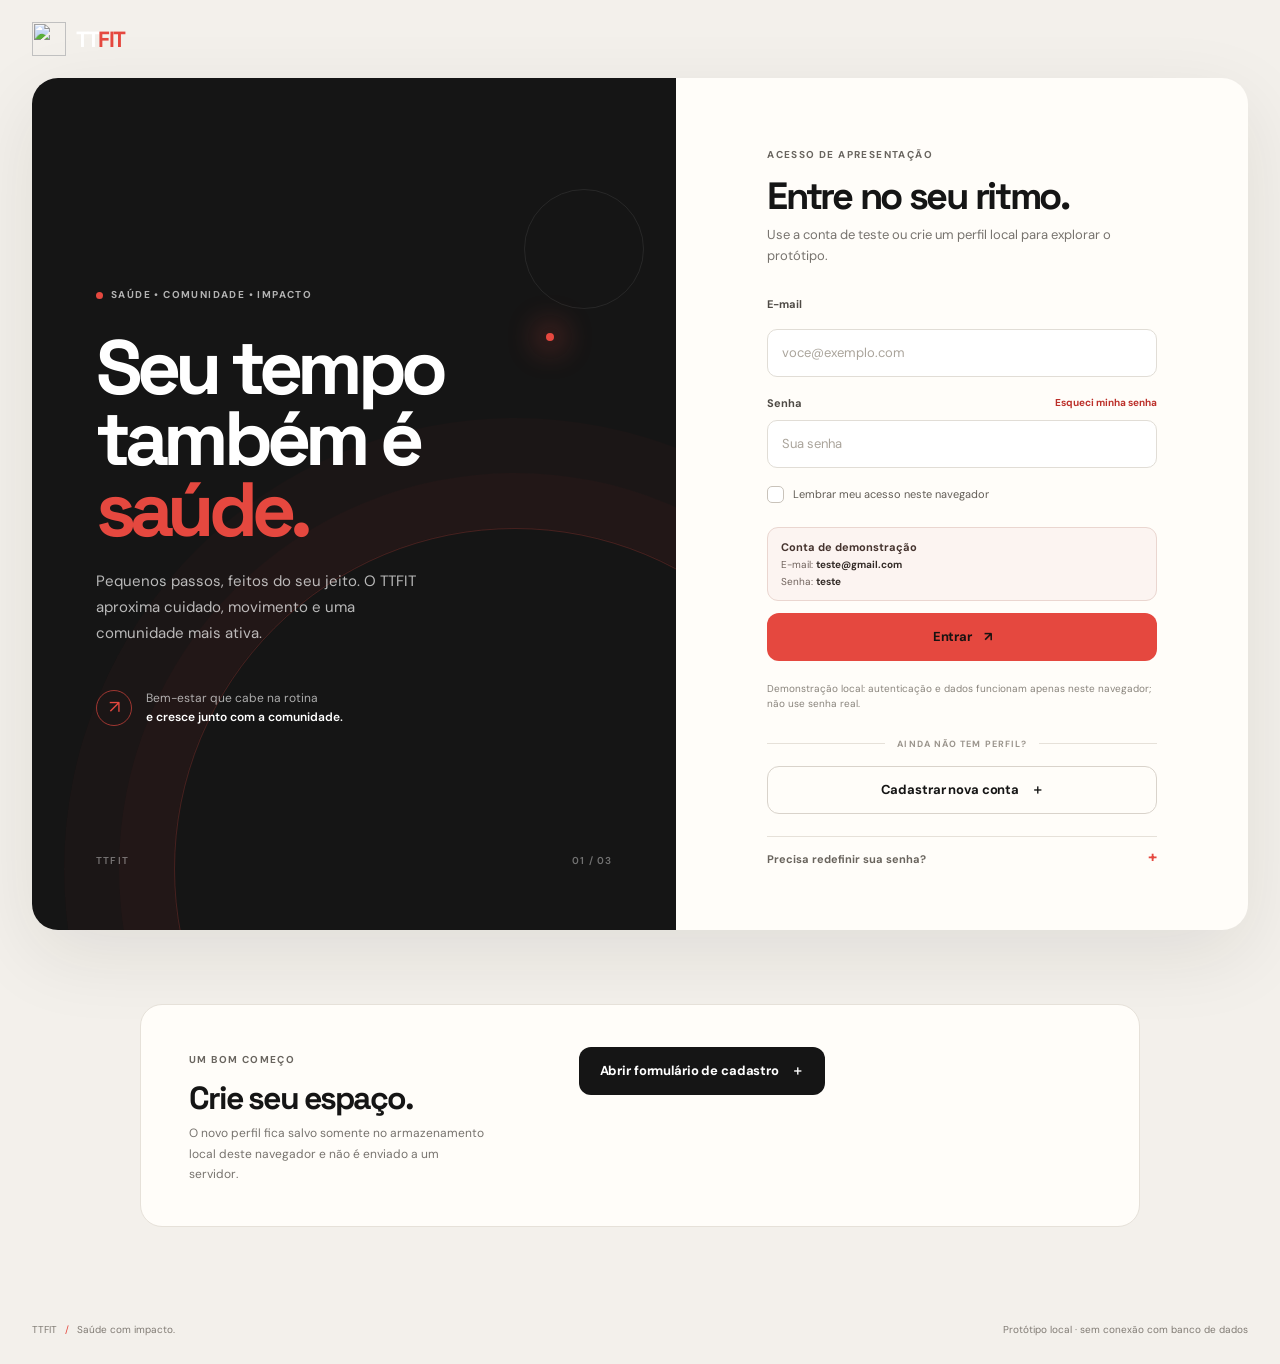
==== commit 5da64c2d: "fix: remove demo link from login header" ====
--- a/index.html
+++ b/index.html
@@ -17,7 +17,6 @@
       <img class="brand-icon" src="/manus-storage/async-images/cHAF5ILUukEEUvMitb64xl/image-1.webp" alt="">
       <span class="brand-name">TT<span>FIT</span></span>
     </a>
-    <a class="topbar-link" href="#ajuda">Sobre esta demonstração</a>
   </header>
 
   <main id="principal" class="auth-layout">
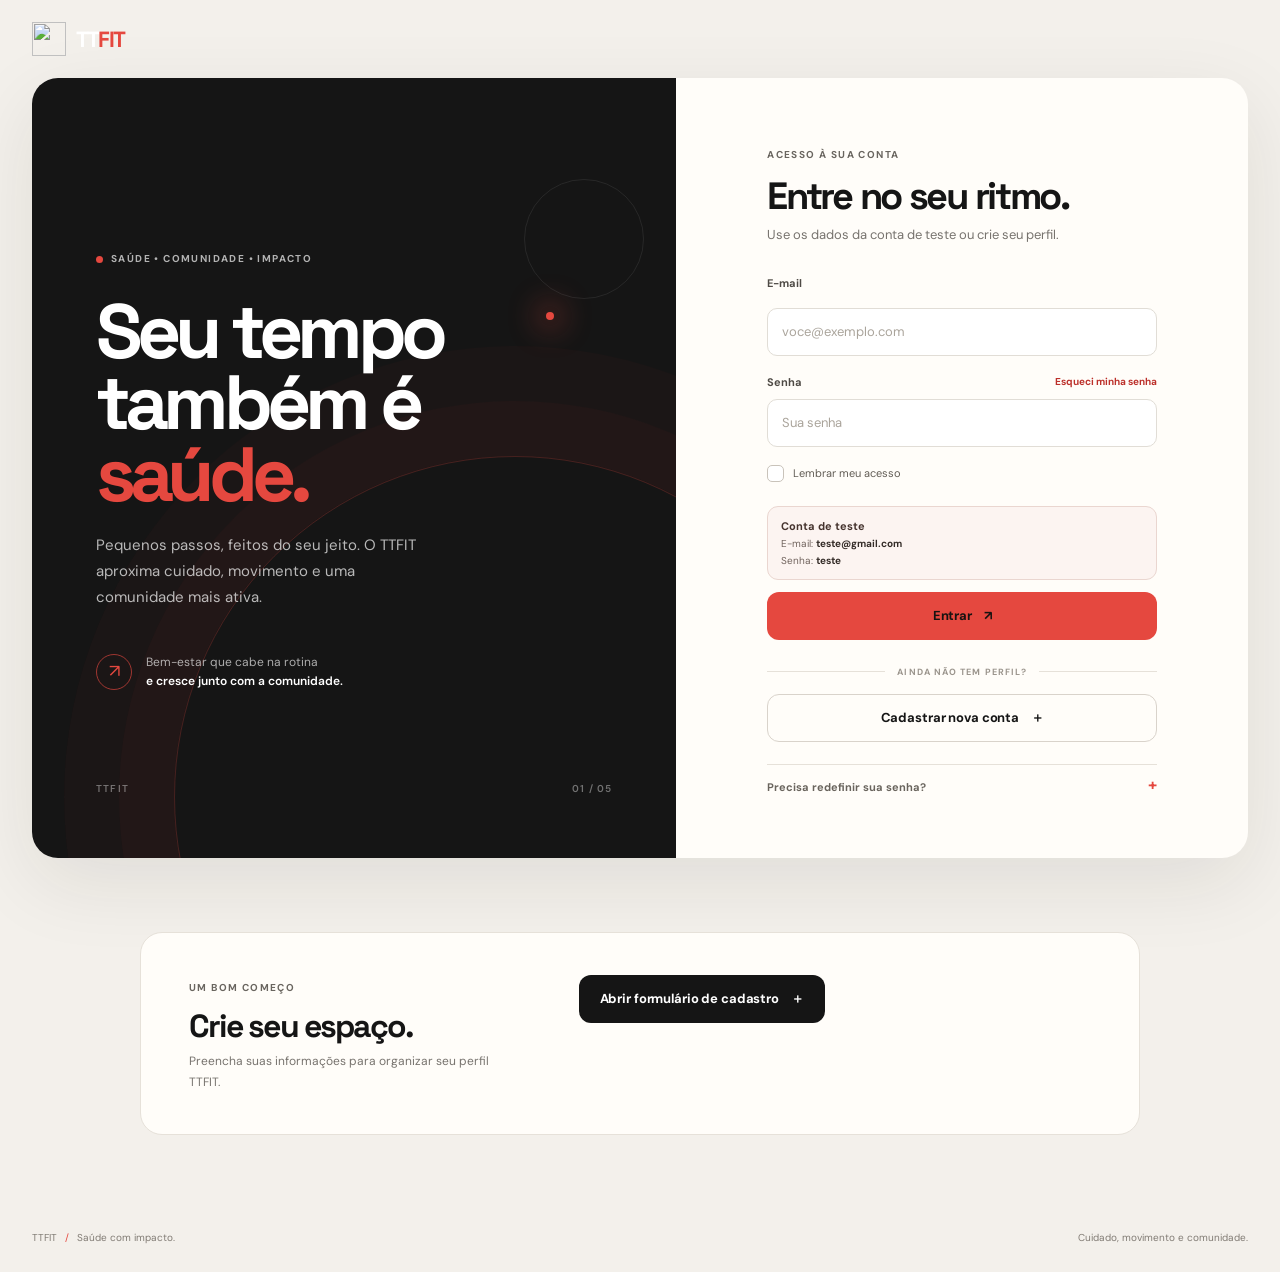
==== commit 709e7f8d: "feat: add user profile page and refine static copy" ====
--- a/index.html
+++ b/index.html
@@ -32,14 +32,14 @@
           <span>Bem-estar que cabe na rotina<br><strong>e cresce junto com a comunidade.</strong></span>
         </div>
       </div>
-      <div class="story-index" aria-hidden="true"><span>TTFIT</span><span>01 / 03</span></div>
+      <div class="story-index" aria-hidden="true"><span>TTFIT</span><span>01 / 05</span></div>
     </section>
 
     <section class="auth-panel" aria-labelledby="login-title">
       <div class="auth-card">
-        <span class="eyebrow eyebrow-dark">ACESSO DE APRESENTAÇÃO</span>
+        <span class="eyebrow eyebrow-dark">ACESSO À SUA CONTA</span>
         <h2 id="login-title">Entre no seu ritmo.</h2>
-        <p class="auth-intro">Use a conta de teste ou crie um perfil local para explorar o protótipo.</p>
+        <p class="auth-intro">Use os dados da conta de teste ou crie seu perfil.</p>
 
         <form id="login-form" class="form-stack" novalidate>
           <label class="field-label" for="email">E-mail</label>
@@ -54,15 +54,14 @@
           <label class="check-row" for="remember">
             <input id="remember" name="remember" type="checkbox">
             <span class="check-box" aria-hidden="true"></span>
-            <span>Lembrar meu acesso neste navegador</span>
+            <span>Lembrar meu acesso</span>
           </label>
 
-          <aside class="demo-account-box" aria-label="Credenciais da conta de demonstração">
-            <div><strong>Conta de demonstração</strong><span>E-mail: <code>teste@gmail.com</code></span><span>Senha: <code>teste</code></span></div>
+          <aside class="test-account-box" aria-label="Credenciais da conta de teste">
+            <div><strong>Conta de teste</strong><span>E-mail: <code>teste@gmail.com</code></span><span>Senha: <code>teste</code></span></div>
           </aside>
           <button class="button button-primary button-wide" type="submit">Entrar <span aria-hidden="true">↗</span></button>
           <p class="form-message" id="login-message" role="status" aria-live="polite"></p>
-          <p class="demo-note">Demonstração local: autenticação e dados funcionam apenas neste navegador; não use senha real.</p>
         </form>
 
         <div class="auth-divider"><span>AINDA NÃO TEM PERFIL?</span></div>
@@ -71,7 +70,7 @@
         <details class="inline-disclosure recovery-disclosure" id="recuperar">
           <summary>Precisa redefinir sua senha?</summary>
           <div class="disclosure-body">
-            <p>A recuperação por e-mail não está habilitada nesta demonstração.</p>
+            <p>A recuperação por e-mail não está habilitada nesta versão. Use a conta de teste ou crie um perfil.</p>
             <form id="recovery-form" class="compact-form" novalidate>
               <label class="field-label" for="recovery-email">E-mail</label>
               <input class="text-input" id="recovery-email" name="email" type="email" placeholder="voce@exemplo.com" required>
@@ -88,7 +87,7 @@
     <div class="signup-heading">
       <span class="eyebrow eyebrow-dark">UM BOM COMEÇO</span>
       <h2 id="signup-title">Crie seu espaço.</h2>
-      <p>O novo perfil fica salvo somente no armazenamento local deste navegador e não é enviado a um servidor.</p>
+      <p>Preencha suas informações para organizar seu perfil TTFIT.</p>
     </div>
     <details class="signup-details" id="signup-details">
       <summary class="button button-dark">Abrir formulário de cadastro <span aria-hidden="true">＋</span></summary>
@@ -104,16 +103,15 @@
           <div><label class="field-label" for="focus">Seu foco</label><select class="text-input" id="focus" name="foco" required><option value="">Selecione</option><option>Perda de peso</option><option>Ganho de massa</option><option>Manutenção</option></select></div>
           <div><label class="field-label" for="signup-days">Dias com exercício na semana</label><select class="text-input" id="signup-days" name="dias" required><option value="">Selecione</option><option value="0">0</option><option value="1">1</option><option value="2">2</option><option value="3">3</option><option value="4">4</option><option value="5">5</option><option value="6">6</option><option value="7">7</option></select></div>
         </div>
-        <button class="button button-primary" type="submit">Criar perfil local <span aria-hidden="true">→</span></button>
+        <button class="button button-primary" type="submit">Criar perfil <span aria-hidden="true">→</span></button>
         <p class="form-message" id="signup-message" role="status" aria-live="polite"></p>
-        <p class="demo-note">Este cadastro é apenas para apresentação. Não substitui uma conta com autenticação em servidor.</p>
       </form>
     </details>
   </section>
 
   <footer class="site-footer auth-footer" id="ajuda">
     <span>TTFIT <span class="footer-separator">/</span> Saúde com impacto.</span>
-    <span>Protótipo local · sem conexão com banco de dados</span>
+    <span>Cuidado, movimento e comunidade.</span>
   </footer>
 </body>
 </html>
--- a/styles.css
+++ b/styles.css
@@ -429,3 +429,38 @@
 @media (prefers-reduced-motion: reduce) {
   *, *::before, *::after { scroll-behavior: auto !important; transition-duration: .01ms !important; animation-duration: .01ms !important; animation-iteration-count: 1 !important; }
 }
+
+
+/* Menu do usuário e página Perfil */
+.user-control { position: relative; }
+.user-control > summary { list-style: none; }
+.user-control > summary::-webkit-details-marker { display: none; }
+.user-chip { padding: 0; border: 0; background: transparent; cursor: pointer; }
+.user-chip:focus-visible { outline: 3px solid rgba(229,72,63,.45); outline-offset: 4px; border-radius: 24px; }
+.user-control[open] > summary .user-chevron { transform: rotate(180deg); }
+.user-menu { position: absolute; z-index: 6; top: calc(100% + 12px); right: 0; width: 176px; padding: 7px; border: 1px solid var(--line); border-radius: 12px; background: var(--card); box-shadow: var(--shadow-soft); }
+.user-menu-item { width: 100%; min-height: 39px; display: flex; align-items: center; justify-content: space-between; gap: 10px; padding: 0 10px; border: 0; border-radius: 8px; background: transparent; color: #625d56; font: 600 11px var(--font-body); text-align: left; }
+.user-menu-item:hover, .user-menu-item:focus-visible { background: #f5eee9; color: var(--red-dark); }
+.user-menu-logout { border-top: 1px solid var(--line); border-radius: 0 0 8px 8px; color: #8a302a; }
+.profile-settings { max-width: 850px; }
+.profile-settings-panel { padding: clamp(18px, 3vw, 30px); }
+.profile-identity { display: flex; align-items: center; gap: 14px; padding-bottom: 20px; border-bottom: 1px solid #eee9e2; }
+.profile-identity-avatar { width: 48px; height: 48px; display: grid; flex: 0 0 48px; place-items: center; border-radius: 50%; background: #e8d5ca; color: #5b3730; font: 700 14px var(--font-display); }
+.profile-identity h3 { margin: 0; color: var(--ink); font: 700 17px var(--font-display); letter-spacing: -.03em; }
+.profile-identity p { margin: 4px 0 0; color: #858078; font-size: 11px; }
+.profile-form { display: grid; gap: 18px; margin-top: 22px; }
+.profile-form .field-label { margin-bottom: 7px; }
+.profile-form .text-input { min-height: 44px; }
+.profile-form > .button { justify-self: start; }
+.local-note { margin: 10px 0 0; color: #89847c; font-size: 10px; line-height: 1.55; }
+.test-account-box { display: flex; align-items: center; justify-content: space-between; gap: 14px; margin: 4px 0 2px; padding: 12px 13px; border: 1px solid #ead6d0; border-radius: 11px; background: #fcf4f1; }
+.test-account-box > div { display: grid; gap: 4px; color: #6f625c; font-size: 10px; }
+.test-account-box strong { color: #45332e; font-size: 11px; }
+.test-account-box code { color: #332b27; font: 700 10px var(--font-body); }
+@media (max-width: 620px) {
+  .profile-form > .button { width: 100%; }
+  .test-account-box { align-items: start; }
+}
+@media (max-width: 380px) {
+  .user-name { display: none; }
+}
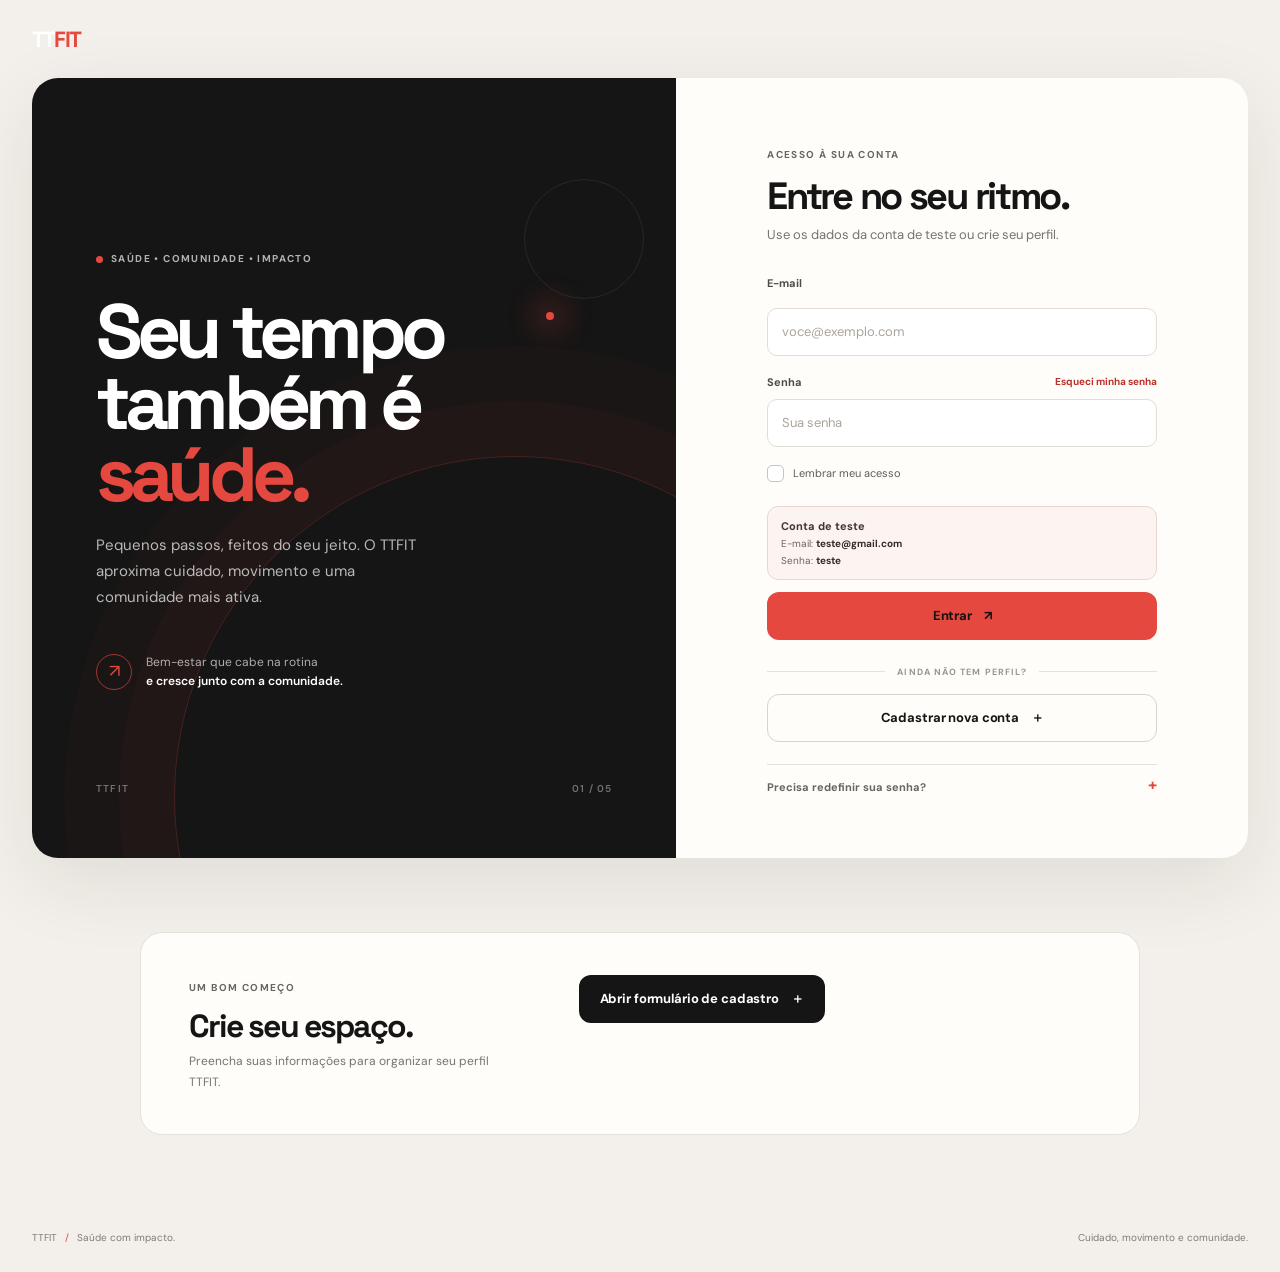
==== commit 84acc339: "chore: remove platform branding from static site" ====
--- a/index.html
+++ b/index.html
@@ -14,7 +14,6 @@
   <a class="skip-link" href="#principal">Pular para o conteúdo</a>
   <header class="auth-topbar">
     <a class="brand-lockup brand-lockup-light" href="index.html" aria-label="TTFIT — início">
-      <img class="brand-icon" src="/manus-storage/async-images/cHAF5ILUukEEUvMitb64xl/image-1.webp" alt="">
       <span class="brand-name">TT<span>FIT</span></span>
     </a>
   </header>
--- a/styles.css
+++ b/styles.css
@@ -33,7 +33,6 @@
 :focus-visible { outline: 3px solid rgba(229, 72, 63, .65); outline-offset: 3px; }
 
 .brand-lockup { display: inline-flex; align-items: center; gap: 10px; width: fit-content; }
-.brand-icon { width: 34px; height: 34px; object-fit: contain; }
 .brand-name { font: 700 22px/1 var(--font-display); letter-spacing: -.08em; }
 .brand-name > span { color: var(--red); }
 .brand-lockup-light .brand-name { color: #fff; }
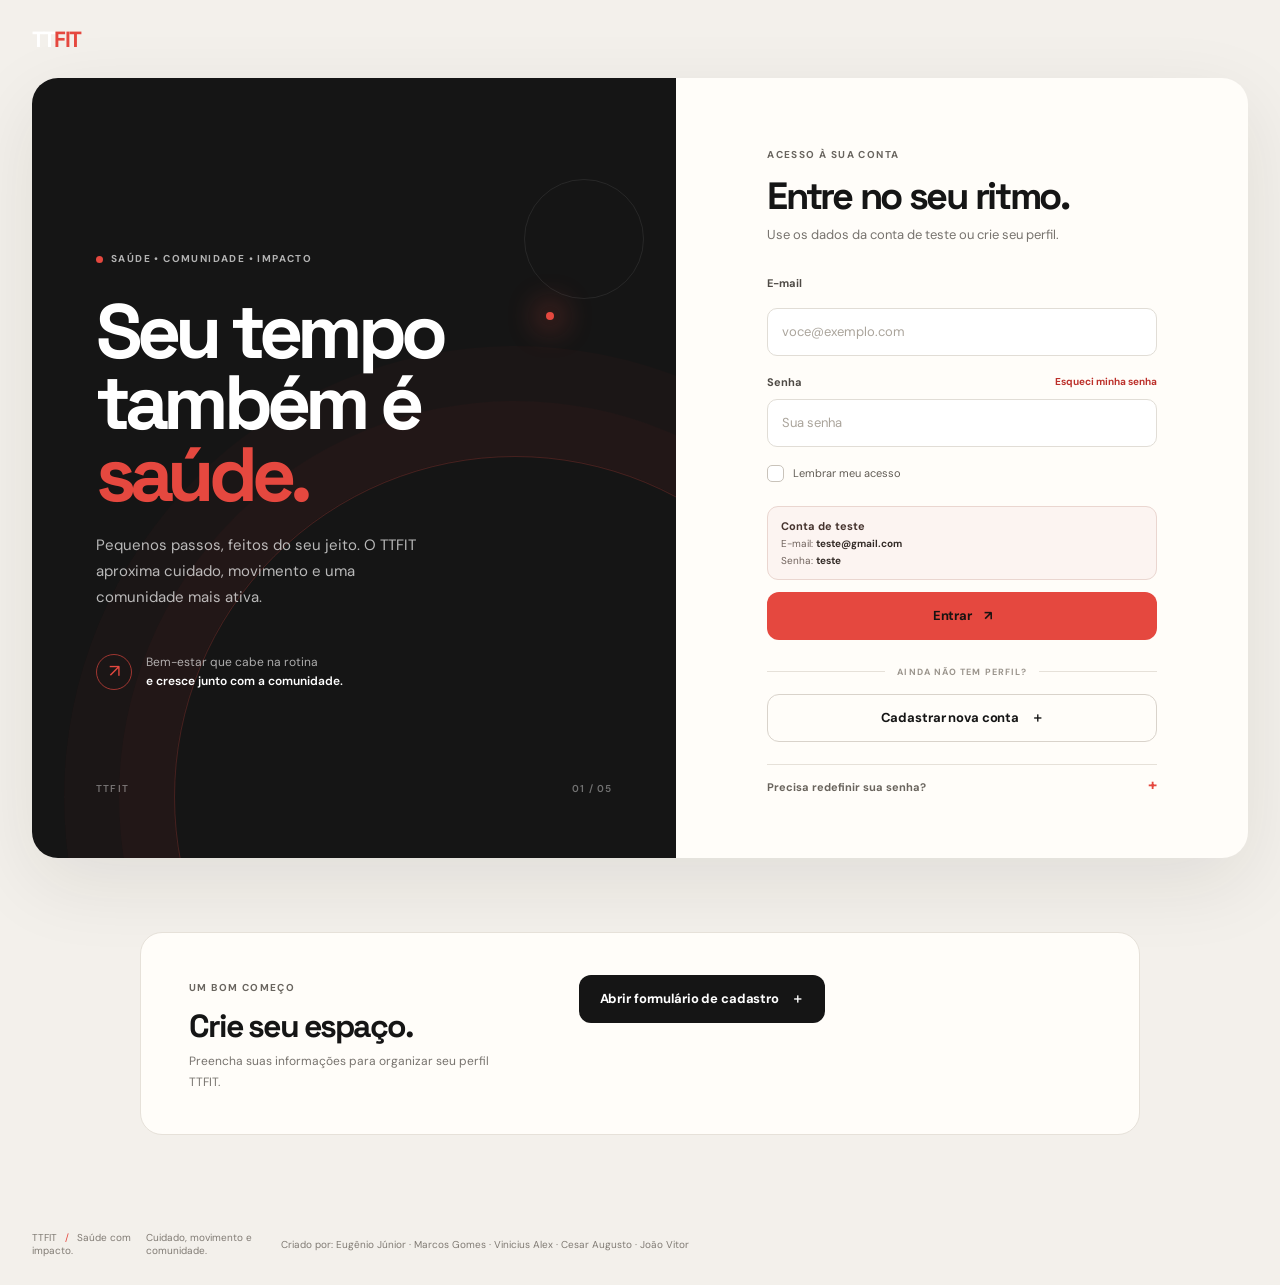
==== commit 3a1b8377: "Adiciona fotos de alimentos e footer de criadores" ====
--- a/index.html
+++ b/index.html
@@ -111,6 +111,7 @@
   <footer class="site-footer auth-footer" id="ajuda">
     <span>TTFIT <span class="footer-separator">/</span> Saúde com impacto.</span>
     <span>Cuidado, movimento e comunidade.</span>
+    <span class="creators-names">Criado por: Eugênio Júnior · Marcos Gomes · Vinicius Alex · Cesar Augusto · João Vitor</span>
   </footer>
 </body>
 </html>
--- a/styles.css
+++ b/styles.css
@@ -194,11 +194,12 @@
 .edit-form label .text-input { min-height: 42px; font-size: 11px; }
 .edit-form .field-label { margin-bottom: 6px; }
 .edit-form .button { min-height: 42px; padding: 0 12px; font-size: 10px; }
-.dashboard-grid { display: grid; grid-template-columns: minmax(0,1.4fr) minmax(260px,.8fr); gap: 18px; align-items: start; margin-top: 28px; }
+.dashboard-grid { display: grid; grid-template-columns: minmax(0,1.4fr) minmax(260px,.8fr); gap: 18px; align-items: stretch; margin-top: 0; }
+.ranking-section { min-width: 0; display: flex; flex-direction: column; }
 .section-heading-compact { margin-bottom: 14px; }
 .ranking-period { color: #a09990; font-size: 8px; font-weight: 700; letter-spacing: .1em; }
 .ranking-period span { padding-left: 4px; color: var(--red); font-size: 12px; }
-.ranking-panel { padding: 4px 16px 11px; }
+.ranking-panel { flex: 1; padding: 4px 16px 11px; }
 .ranking-list { margin: 0; padding: 0; list-style: none; }
 .ranking-row { min-height: 69px; display: grid; grid-template-columns: 25px 36px minmax(0,1fr) auto; align-items: center; gap: 10px; border-bottom: 1px solid #efebe5; }
 .ranking-row:last-child { border-bottom: 0; }
@@ -215,8 +216,8 @@
 .rank-count { display: grid; justify-items: end; gap: 3px; }
 .rank-count strong { font: 700 16px var(--font-display); }
 .ranking-footnote { margin: 3px 0 0; padding: 10px 0 0; border-top: 1px solid #efebe5; color: #a49d95; font-size: 8px; }
-.impact-column { display: grid; gap: 11px; }
-.impact-card { position: relative; min-height: 242px; overflow: hidden; padding: 22px; border-radius: var(--radius-md); background: var(--ink); color: #fff; }
+.impact-column { min-width: 0; display: flex; }
+.impact-card { position: relative; flex: 1; min-height: 242px; overflow: hidden; padding: 22px; border-radius: var(--radius-md); background: var(--ink); color: #fff; }
 .impact-card::after { content: ''; position: absolute; right: -48px; bottom: -77px; width: 205px; height: 205px; border: 1px solid rgba(229,72,63,.35); border-radius: 50%; box-shadow: 0 0 0 25px rgba(229,72,63,.05), 0 0 0 50px rgba(229,72,63,.035); }
 .impact-index { position: relative; z-index: 1; color: rgba(255,255,255,.44); font: 700 9px var(--font-display); letter-spacing: .12em; }
 .impact-index span { font: 600 8px var(--font-body); }
@@ -228,13 +229,6 @@
 .impact-card h2 { position: relative; z-index: 1; margin: 13px 0 7px; font: 700 22px var(--font-display); letter-spacing: -.05em; }
 .impact-card p { position: relative; z-index: 1; max-width: 260px; margin: 0; color: rgba(255,255,255,.63); font-size: 10px; line-height: 1.7; }
 .impact-tag { position: absolute; z-index: 1; left: 22px; bottom: 20px; color: rgba(255,255,255,.5); font-size: 7px; font-weight: 700; letter-spacing: .12em; }
-.food-callout { min-height: 64px; display: flex; align-items: center; gap: 11px; padding: 11px 13px; border: 1px solid #e6e0d8; border-radius: 13px; background: var(--card); transition: border-color .16s ease, transform .16s ease; }
-.food-callout:hover { transform: translateY(-1px); border-color: #c9bfb3; }
-.food-callout-icon { width: 32px; height: 32px; display: grid; flex: 0 0 32px; place-items: center; border-radius: 9px; background: #fae3df; color: var(--red-dark); font-size: 20px; }
-.food-callout > span:nth-child(2) { display: grid; gap: 3px; }
-.food-callout small { color: #a19a91; font-size: 7px; font-weight: 700; letter-spacing: .1em; }
-.food-callout strong { color: #36322e; font-size: 10px; }
-.callout-arrow { margin-left: auto; color: var(--red-dark); }
 .disclaimer { margin: 20px 0 0; color: #a19a91; font-size: 9px; line-height: 1.6; }
 
 /* Consulta alimentar */
@@ -340,7 +334,7 @@
   .metric-card-days { grid-column: 1 / -1; min-height: 92px; }
   .edit-form { grid-template-columns: repeat(2,minmax(0,1fr)); }
   .edit-form .button { grid-column: 1 / -1; }
-  .dashboard-grid { grid-template-columns: 1fr; gap: 25px; margin-top: 25px; }
+  .dashboard-grid { grid-template-columns: 1fr; gap: 25px; margin-top: 0; }
   .impact-card { min-height: 225px; }
   .sample-label { margin-top: 2px; }
   .food-intro { margin-bottom: 22px; }
@@ -463,3 +457,9 @@
 @media (max-width: 380px) {
   .user-name { display: none; }
 }
+
+/* Rodapé discreto com os criadores do projeto. */
+.creators-footer { gap: 16px; flex-wrap: wrap; border-top: 1px solid var(--line, #e8e4df); margin-top: 28px; padding-top: 16px; }
+.creators-footer > span:last-child, .creators-names { color: #807b74; font-size: 10px; line-height: 1.7; text-align: right; }
+.auth-footer .creators-names { flex-basis: 100%; text-align: left; }
+@media (max-width: 640px) { .creators-footer { align-items: flex-start; flex-direction: column; gap: 4px; } .creators-footer > span:last-child, .creators-names { text-align: left; } }
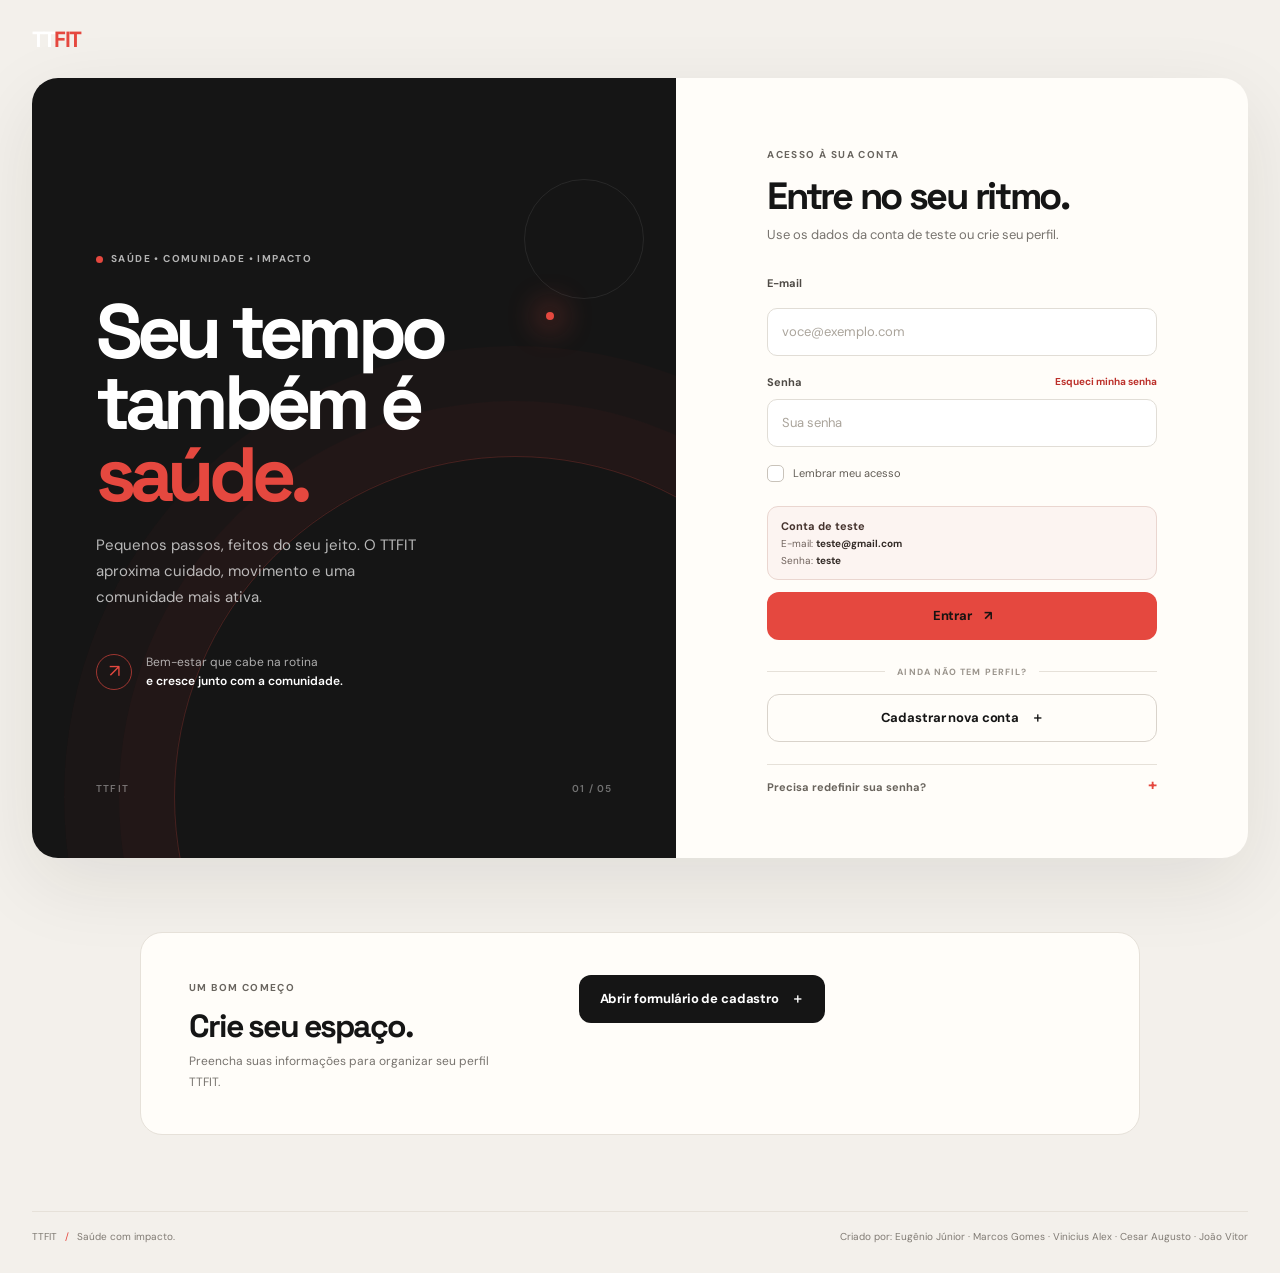
==== commit 4d16fb89: "Ajusta navegação e rodapé" ====
--- a/index.html
+++ b/index.html
@@ -108,9 +108,8 @@
     </details>
   </section>
 
-  <footer class="site-footer auth-footer" id="ajuda">
+  <footer class="site-footer auth-footer creators-footer" id="ajuda">
     <span>TTFIT <span class="footer-separator">/</span> Saúde com impacto.</span>
-    <span>Cuidado, movimento e comunidade.</span>
     <span class="creators-names">Criado por: Eugênio Júnior · Marcos Gomes · Vinicius Alex · Cesar Augusto · João Vitor</span>
   </footer>
 </body>
--- a/styles.css
+++ b/styles.css
@@ -461,5 +461,4 @@
 /* Rodapé discreto com os criadores do projeto. */
 .creators-footer { gap: 16px; flex-wrap: wrap; border-top: 1px solid var(--line, #e8e4df); margin-top: 28px; padding-top: 16px; }
 .creators-footer > span:last-child, .creators-names { color: #807b74; font-size: 10px; line-height: 1.7; text-align: right; }
-.auth-footer .creators-names { flex-basis: 100%; text-align: left; }
 @media (max-width: 640px) { .creators-footer { align-items: flex-start; flex-direction: column; gap: 4px; } .creators-footer > span:last-child, .creators-names { text-align: left; } }
